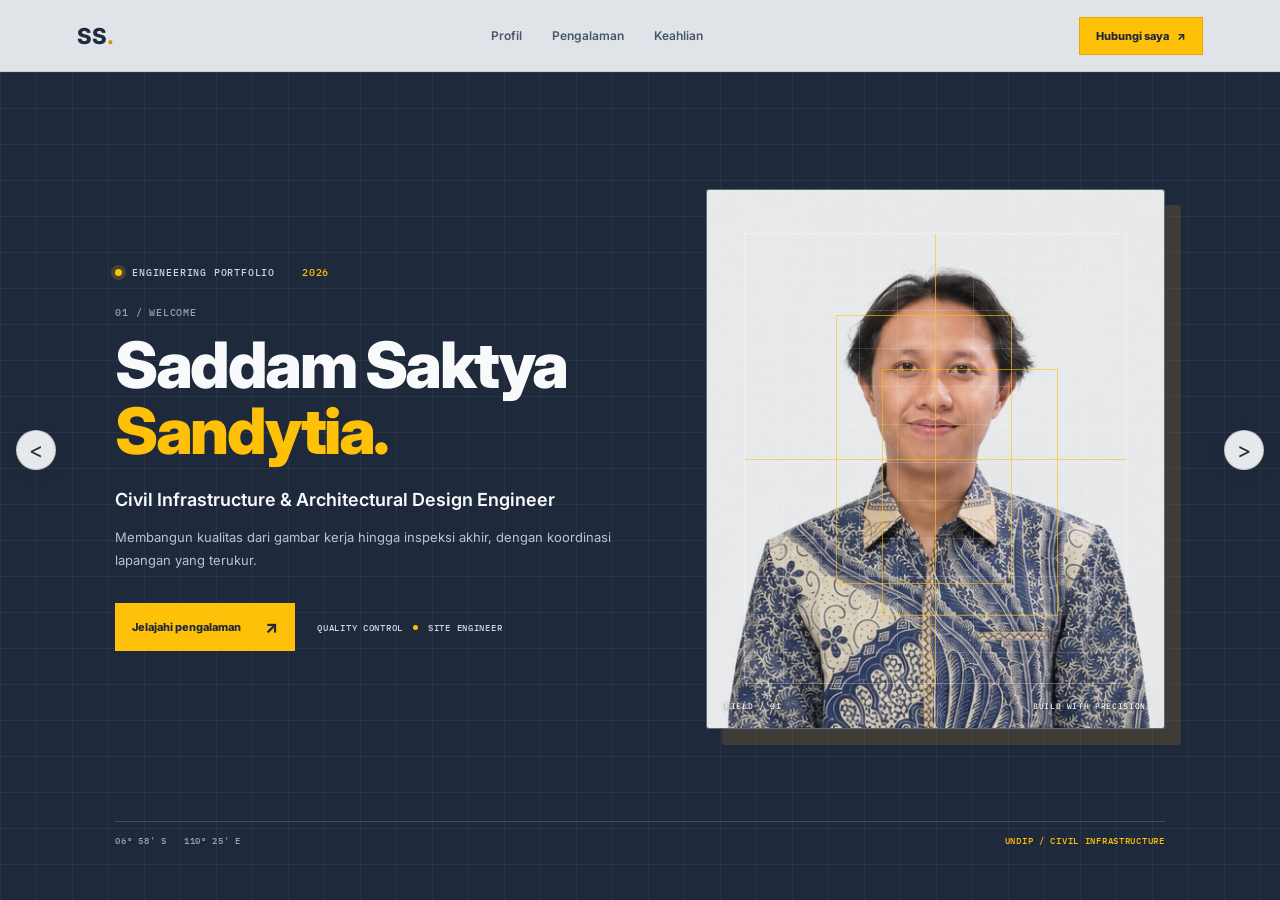
==== index.html @ 1306aa74 "Fix image file extensions to .png in projects.json" ====
<!doctype html>
<html lang="id">
<head>
  <meta charset="utf-8">
  <meta name="viewport" content="width=device-width, initial-scale=1">
  <meta name="theme-color" content="#1e293b">
  <meta name="description" content="Portofolio Saddam Saktya Sandytia, Site Engineer dan Quality Control Engineer.">
  <title>Saddam Saktya Sandytia — Personal Portfolio</title>
  <link rel="preconnect" href="https://fonts.googleapis.com">
  <link rel="preconnect" href="https://fonts.gstatic.com" crossorigin>
  <link href="https://fonts.googleapis.com/css2?family=IBM+Plex+Mono:wght@400;500;600&family=Inter:wght@400;500;600;700;800;900&display=swap" rel="stylesheet">
  <link rel="stylesheet" href="/style.css">
  <script src="/script.js" defer></script>
</head>
<body>
  <header class="site-header">
    <a class="wordmark" href="#home" aria-label="Saddam Saktya Sandytia, beranda">SS<span>.</span></a>
    <nav class="main-nav" aria-label="Navigasi utama">
      <a href="#about">Profil</a>
      <a href="#experience">Pengalaman</a>
      <a href="#expertise">Keahlian</a>
    </nav>
    <a class="header-contact" href="#contact-slide">Hubungi saya <span aria-hidden="true">↗</span></a>
  </header>

  <main class="horizontal-deck" id="horizontal-deck" aria-label="Slide portofolio">
    <section class="hero" id="home" aria-labelledby="hero-title">
      <div class="hero-copy">
        <p class="eyebrow"><span class="status-dot"></span> ENGINEERING PORTFOLIO <span class="eyebrow-year">2026</span></p>
        <p class="hero-overline">01 / WELCOME</p>
        <h1 id="hero-title">Saddam Saktya<br><span>Sandytia.</span></h1>
        <p class="hero-role">Civil Infrastructure &amp; Architectural Design Engineer</p>
        <p class="hero-summary">Membangun kualitas dari gambar kerja hingga inspeksi akhir, dengan koordinasi lapangan yang terukur.</p>
        <div class="hero-actions">
          <a class="hero-cta" href="#experience">Jelajahi pengalaman <span aria-hidden="true">↗</span></a>
          <span class="hero-specialty">QUALITY CONTROL <i></i> SITE ENGINEER</span>
        </div>
      </div>
      <div class="hero-art" aria-label="Foto profil dan ilustrasi garis blueprint">
        <div class="hero-blueprint" aria-hidden="true"><span></span><span></span><span></span><span></span></div>
        <img class="hero-profile-image" id="hero-profile-image" alt="Foto profil Saddam Saktya Sandytia" hidden>
        <div class="hero-photo-caption"><span>FIELD / 01</span><span>BUILD WITH PRECISION</span></div>
      </div>
      <div class="hero-coordinate" aria-hidden="true">06° 58' S&nbsp;&nbsp; 110° 25' E <span>UNDIP / CIVIL INFRASTRUCTURE</span></div>
    </section>

    <section class="about-section" id="about" aria-labelledby="about-title">
      <div class="slide-heading">
        <div><p class="section-index">02 / PROFILE</p><h2 id="about-title">Latar belakang<span>.</span></h2></div>
        <p class="slide-aside">FOUNDATION<br>BUILT ON DETAIL</p>
      </div>
      <div class="about-layout">
        <article class="about-panel glass-panel">
          <span class="panel-label">PENDIDIKAN</span>
          <h3>D-IV Teknik Infrastruktur Sipil</h3>
          <p class="about-school">Diponegoro University · 2019—2023</p>
          <p class="about-copy">Lulusan teknik sipil dengan pengalaman dalam pengawasan lapangan, quality control, administrasi proyek, dan verifikasi kepatuhan terhadap spesifikasi serta SOP.</p>
          <p class="education-detail" id="education-detail" hidden></p>
          <div class="about-gpa"><span>GRADE POINT AVERAGE</span><strong>3.50 <small>/ 4.00</small></strong></div>
        </article>
        <div class="about-right">
          <div class="stats-grid" aria-label="Ringkasan pengalaman">
            <article class="stat-card glass-panel"><span class="stat-mark">01</span><strong>1<span>+</span></strong><p>Years Site Experience</p></article>
            <article class="stat-card glass-panel"><span class="stat-mark">02</span><strong>&lt;5<span>%</span></strong><p>Defect Rate</p></article>
            <article class="stat-card stat-card-wide glass-panel"><span class="stat-mark">03</span><strong>BOQ</strong><p>Material budgeting &amp; payment claim</p></article>
          </div>
          <div class="core-panel">
            <p class="panel-label">CORE COMPETENCIES</p>
            <div class="core-tags"><span>Quality Control</span><span>Site Inspection</span><span>BOQ &amp; Costing</span><span>Complaint Handling</span><span>SOP Compliance</span></div>
          </div>
        </div>
      </div>
    </section>

    <section class="experience-section" id="experience" aria-labelledby="experience-title">
      <div class="slide-heading">
        <div><p class="section-index">03 / WORK EXPERIENCE</p><h2 id="experience-title">Pengalaman kerja<span>.</span></h2></div>
        <p class="slide-aside">QUALITY IN EVERY<br>STAGE OF DELIVERY</p>
      </div>
      <div class="experience-timeline">
        <article class="experience-card glass-panel">
          <div class="experience-index"><span>01</span><i></i></div>
          <div class="experience-content">
            <p class="experience-company">PT. HUTAMA KARYA</p>
            <h3>Quality Control</h3>
            <p class="experience-focus">QUALITY ASSURANCE / PROJECT DELIVERY</p>
            <ul><li>Pengelolaan Inspection &amp; Test Plan (ITP) dan dokumen inspeksi lapangan (IPL).</li><li>Inspeksi lapangan untuk pekerjaan struktur, arsitektur, dan MEP.</li><li>Menjaga defect rate proyek di bawah 5% melalui pengawasan mutu dan tindak lanjut temuan.</li><li>Dokumentasi progres dan hasil pemeriksaan pekerjaan secara tertib.</li></ul>
          </div>
          <span class="experience-stamp">QC / 01</span>
        </article>
        <article class="experience-card glass-panel">
          <div class="experience-index"><span>02</span><i></i></div>
          <div class="experience-content">
            <p class="experience-company">PT. ANEKA JARINGAN INDONESIA</p>
            <h3>Site Engineer</h3>
            <p class="experience-focus">FIELD COORDINATION / CIVIL WORKS</p>
            <ul><li>Pengawasan pelaksanaan bored pile foundation sesuai gambar dan metode kerja.</li><li>Koordinasi dan supervisi lebih dari 20 tenaga kerja di lapangan.</li><li>Pengendalian kebutuhan material dan penyusunan anggaran pekerjaan.</li><li>Administrasi quantity, BOQ, dan claim payment proyek.</li></ul>
          </div>
          <span class="experience-stamp">SE / 02</span>
        </article>
      </div>
    </section>

    <section class="project-gallery-section project-gallery-site" id="site-projects" aria-labelledby="site-projects-title">
      <div class="slide-heading">
        <div><p class="section-index">04 / FEATURED PROJECTS - SITE ENGINEER</p><h2 id="site-projects-title">Projects workdone<span>.</span></h2></div>
        <p class="slide-aside">SITE ENGINEERING<br>FIELD DELIVERY</p>
      </div>
      <div class="project-gallery project-gallery-four" id="site-project-list" aria-live="polite">
        <p class="loading-note">Memuat proyek Site Engineer...</p>
      </div>
    </section>

    <section class="project-gallery-section project-gallery-quality" id="quality-projects" aria-labelledby="quality-projects-title">
      <div class="slide-heading">
        <div><p class="section-index">05 / FEATURED PROJECTS - QUALITY CONTROL</p><h2 id="quality-projects-title">Quality in every detail<span>.</span></h2></div>
        <p class="slide-aside">QUALITY CONTROL<br>INSPECTION / ASSURANCE</p>
      </div>
      <div class="project-gallery project-gallery-two" id="quality-project-list" aria-live="polite">
        <p class="loading-note">Memuat proyek Quality Control...</p>
      </div>
    </section>

    <section class="skills-section" id="expertise" aria-labelledby="skills-title">
      <div class="slide-heading">
        <div><p class="section-index">06 / CAPABILITIES</p><h2 id="skills-title">Skills &amp; software<span>.</span></h2></div>
        <p class="slide-aside">TOOLS FOR BETTER<br>BUILT ENVIRONMENTS</p>
      </div>
      <div class="skills-wrap" id="skills-list" aria-live="polite"><p class="loading-note">Memuat keahlian...</p></div>
      <details class="certification-strip">
        <summary class="certification-strip-heading"><span class="panel-label">CERTIFICATIONS &amp; DEVELOPMENT</span><span>VIEW CREDENTIALS ↗</span></summary>
        <div class="certification-list" id="certification-list" aria-live="polite"><p class="loading-note">Memuat sertifikasi...</p></div>
      </details>
    </section>

    <footer class="site-footer" id="contact-slide" aria-labelledby="contact-title">
      <div class="contact-main">
        <div class="contact-heading">
          <p class="contact-eyebrow">07 / TERHUBUNG</p>
          <h2 id="contact-title">Hubungi saya<span>.</span></h2>
          <p>Terbuka untuk diskusi profesional dan kolaborasi.</p>
        </div>
        <div class="contact-options" aria-label="Pilihan kontak langsung">
          <a class="contact-card contact-card-whatsapp" id="contact-whatsapp" href="https://wa.me/6282134704526" target="_blank" rel="noopener noreferrer">
            <span class="contact-icon" aria-hidden="true">
              <svg viewBox="0 0 24 24" fill="none"><path d="M20 11.7a8 8 0 0 1-11.8 7L4 20l1.4-4A8 8 0 1 1 20 11.7Z"/><path d="M9 8.4c.2-.5.4-.5.7-.5h.5c.2 0 .4.1.5.4l.7 1.6c.1.2 0 .4-.1.6l-.5.6c-.2.2-.2.4-.1.6.5.9 1.3 1.6 2.2 2 .2.1.4.1.6-.1l.7-.8c.2-.2.4-.2.6-.1l1.5.7c.3.1.4.3.4.5 0 .3-.2 1.1-.7 1.5-.5.5-1.2.7-2 .5-1.1-.3-2.3-.9-3.5-2-1.3-1.2-2-2.5-2.2-3.5-.2-.8 0-1.5.4-2Z"/></svg>
            </span>
            <span class="contact-card-copy"><span class="contact-platform">WhatsApp</span><span class="contact-detail" id="contact-phone-detail">+62 821 3470 4526</span></span>
            <span class="contact-card-arrow" aria-hidden="true">↗</span>
          </a>
          <a class="contact-card contact-card-email" id="contact-email" href="mailto:saddamsandytia@gmail.com">
            <span class="contact-icon" aria-hidden="true">
              <svg viewBox="0 0 24 24" fill="none"><rect x="3" y="5" width="18" height="14" rx="2"/><path d="m4 7 8 6 8-6"/></svg>
            </span>
            <span class="contact-card-copy"><span class="contact-platform">Email</span><span class="contact-detail" id="contact-email-detail">saddamsandytia@gmail.com</span></span>
            <span class="contact-card-arrow" aria-hidden="true">↗</span>
          </a>
          <a class="contact-card contact-card-linkedin" id="contact-linkedin" href="https://linkedin.com/in/saddamsandytia/" target="_blank" rel="noopener noreferrer">
            <span class="contact-icon contact-icon-linkedin" aria-hidden="true">in</span>
            <span class="contact-card-copy"><span class="contact-platform">LinkedIn</span><span class="contact-detail">Profil profesional</span></span>
            <span class="contact-card-arrow" aria-hidden="true">↗</span>
          </a>
        </div>
      </div>
      <div class="footer-bottom"><span>© <span id="current-year">2024</span> Saddam Saktya Sandytia</span><span>DIRANCANG DENGAN KETELITIAN</span><a class="back-top" href="#home" aria-label="Kembali ke beranda">↑</a></div>
    </footer>
  </main>

  <dialog class="certificate-lightbox" id="certificate-lightbox" aria-labelledby="lightbox-title">
    <div class="lightbox-toolbar">
      <p id="lightbox-title">Pratinjau gambar</p>
      <button class="lightbox-close" id="lightbox-close" type="button" aria-label="Tutup pratinjau">&times;</button>
    </div>
    <img class="lightbox-image" id="lightbox-image" alt="Pratinjau gambar">
  </dialog>

  <div class="slide-controls" aria-label="Navigasi slide">
    <button class="slide-arrow" id="slide-previous" type="button" aria-label="Slide sebelumnya" title="Slide sebelumnya">&lt;</button>
    <button class="slide-arrow" id="slide-next" type="button" aria-label="Slide berikutnya" title="Slide berikutnya">&gt;</button>
  </div>
</body>
</html>
---- style.css ----
:root {
  color-scheme: light;
  --paper: #F1F5F9;
  --white: #ffffff;
  --ink: #1E293B;
  --muted: #64748B;
  --line: #CBD5E1;
  --navy: #1E293B;
  --blue: #F5A623;
  --lime: #FFC107;
  --font-display: "Inter", sans-serif;
  --font-body: "Inter", sans-serif;
}

* { box-sizing: border-box; }
html { scroll-behavior: smooth; }
body { margin: 0; overflow: hidden; background: var(--paper); color: var(--ink); font-family: var(--font-body); font-size: 15px; -webkit-font-smoothing: antialiased; }
a { color: inherit; text-decoration: none; }
button { font: inherit; }
.site-header { position: fixed; z-index: 10; inset: 0 0 auto; height: 76px; padding: 0 7.2%; display: flex; align-items: center; justify-content: space-between; border-bottom: 1px solid var(--line); background: rgba(244,245,242,.96); backdrop-filter: blur(12px); }
.wordmark { font: 800 20px var(--font-display); letter-spacing: 0; }
.wordmark span, .footer-name span, .experience-heading h2 > span { color: var(--blue); }
.main-nav { display: flex; gap: 36px; color: #516269; font-size: 13px; }
.main-nav a, .header-contact, .text-link, .footer-contact a, .footer-bottom a { transition: color 180ms ease; }
.main-nav a:hover, .footer-bottom a:hover, .footer-contact a:hover { color: var(--blue); }
.header-contact { font-weight: 600; font-size: 13px; }
.header-contact span { color: var(--blue); padding-left: 6px; }
.horizontal-deck { width: 100vw; height: 100vh; display: flex; overflow-x: auto; overflow-y: hidden; scroll-snap-type: x mandatory; scroll-behavior: smooth; scrollbar-width: none; }
.horizontal-deck::-webkit-scrollbar { display: none; }
.horizontal-deck > section { width: 100vw; height: 100vh; flex: 0 0 100vw; scroll-snap-align: start; overflow-x: hidden; overflow-y: auto; padding-top: 110px; padding-bottom: 48px; }
.horizontal-deck > .hero { min-height: 100vh; padding-top: 130px; }
.hero { min-height: 600px; padding: 74px 7.2% 0; display: grid; grid-template-columns: 1.06fr .94fr; grid-template-rows: 1fr auto; column-gap: 5%; overflow: hidden; }
.hero-copy { position: relative; z-index: 1; padding-top: 12px; animation: rise-in 650ms both; }
.eyebrow, .section-index, .mini-label, .contact-label, .project-count, .footer-contact > span, .footer-bottom { font-size: 10px; font-weight: 700; letter-spacing: 1.25px; }
.eyebrow { margin: 0 0 28px; color: var(--muted); display: flex; align-items: center; gap: 9px; }
.status-dot { width: 7px; height: 7px; border-radius: 50%; background: #8ca338; box-shadow: 0 0 0 4px #e4e9cf; }
.eyebrow-year { margin-left: 17px; color: #96a0a1; }
.hero h1 { margin: 0; font: 700 clamp(48px, 6.3vw, 82px)/1.04 var(--font-display); letter-spacing: -3.3px; }
.hero h1 span { color: var(--blue); }
.hero-role { margin: 23px 0 0; color: #52656c; font-size: 18px; }
.hero-role span { color: #a3b34c; padding: 0 4px; }
.hero-bottom { display: flex; align-items: flex-end; justify-content: space-between; gap: 26px; margin-top: 61px; max-width: 590px; }
.hero-bottom p { max-width: 330px; margin: 0; color: var(--muted); line-height: 1.8; font-size: 14px; }
.text-link { white-space: nowrap; font-weight: 700; font-size: 12px; padding-bottom: 7px; border-bottom: 1px solid #9eaaa8; }
.text-link span { padding-left: 8px; color: var(--blue); }
.hero-art { height: 400px; position: relative; overflow: hidden; align-self: center; border-radius: 8px; background: #1c4d5c; box-shadow: 0 12px 32px rgba(23,42,50,.14); animation: rise-in 700ms 100ms both; }
.hero-profile-image { display: block; width: 100%; height: 100%; object-fit: cover; object-position: center 35%; }
.hero-profile-image[hidden] { display: none; }
.art-grid { position: absolute; inset: 0; opacity: .17; background-image: linear-gradient(rgba(231,241,232,.28) 1px, transparent 1px), linear-gradient(90deg, rgba(231,241,232,.28) 1px, transparent 1px); background-size: 34px 34px; mask-image: linear-gradient(135deg, black, transparent 85%); }
.art-stamp { position: absolute; top: 31px; left: 31px; display: flex; align-items: center; gap: 7px; font-size: 8px; letter-spacing: 1.5px; color: #c7d6c9; }
.stamp-rule { height: 1px; width: 32px; background: #91a99c; margin: 0 4px; }
.blueprint { position: absolute; border: 1px solid rgba(218,234,218,.7); transform: rotate(-15deg) skewY(4deg); }
.blueprint-one { width: 208px; height: 244px; top: 74px; left: 30%; box-shadow: 14px 14px 0 -13px #d5e4d5, 29px 29px 0 -28px #9bb8aa; }
.blueprint-two { width: 123px; height: 147px; top: 123px; left: calc(30% + 43px); border-color: rgba(202,218,188,.65); }
.blueprint span { position: absolute; background: rgba(211,228,210,.65); }
.blueprint span:nth-child(1) { left: 24%; top: 0; bottom: 0; width: 1px; }
.blueprint span:nth-child(2) { right: 23%; top: 0; bottom: 0; width: 1px; }
.blueprint span:nth-child(3) { top: 28%; left: 0; right: 0; height: 1px; }
.blueprint span:nth-child(4) { top: 67%; left: 0; right: 0; height: 1px; }
.art-label { position: absolute; right: 28px; bottom: 28px; color: #dce8db; font: 700 11px/1.55 var(--font-display); letter-spacing: 1.5px; text-align: right; }
.art-coordinate { position: absolute; bottom: 31px; left: 29px; color: #a9c1b3; font-size: 8px; letter-spacing: 1px; }
.hero-contact { grid-column: 1 / -1; display: flex; align-items: center; gap: 34px; min-height: 77px; border-top: 1px solid var(--line); color: #506168; font-size: 12px; }
.contact-label { color: #99a4a1; font-size: 9px; }
.hero-contact a:first-of-type { margin-left: auto; }
.hero-contact a:last-child { color: var(--blue); font-weight: 700; }
.section-shell { padding-left: 10.2%; padding-right: 10.2%; }
.intro-section { min-height: 324px; padding-top: 82px; padding-bottom: 75px; display: grid; grid-template-columns: .48fr 1.7fr .5fr; gap: 30px; border-top: 1px solid var(--line); }
.section-index { margin: 7px 0 0; color: #899692; font-size: 9px; }
.intro-content h2, .section-heading h2, .experience-heading h2 { margin: 0; font: 700 36px/1.2 var(--font-display); letter-spacing: -1.3px; }
.intro-content h2 span { color: #899793; }
.intro-profile { display: flex; align-items: center; gap: 24px; }
.profile-avatar { width: 112px; height: 112px; flex: 0 0 112px; border: 3px solid var(--white); border-radius: 50%; object-fit: cover; box-shadow: 0 4px 18px rgba(23,42,50,.12); }
.profile-avatar[hidden] { display: none; }
.intro-description { max-width: 620px; margin: 22px 0 0; color: var(--muted); line-height: 1.85; font-size: 14px; }
.intro-caption { justify-self: end; align-self: end; margin: 0; color: #91a09b; font-size: 9px; line-height: 1.7; letter-spacing: 1.1px; text-align: right; }
.expertise-section { background: #e9edeb; border-top: 1px solid #dce2de; border-bottom: 1px solid #dce2de; }
.expertise-inner { min-height: 420px; padding-top: 66px; padding-bottom: 71px; display: grid; grid-template-columns: 1fr 1fr; gap: 48px 8%; }
.section-heading h2 { margin-top: 23px; font-size: 39px; }
.section-heading h2 span { color: #78949a; }
.education-block { align-self: end; padding: 0 0 7px 23px; border-left: 2px solid #a4b36a; }
.mini-label { color: #899692; font-size: 9px; margin: 0 0 14px; }
.education-block h3 { margin: 0; font: 700 19px var(--font-display); }
.education-detail { margin: 10px 0 17px; max-width: 470px; color: var(--muted); font-size: 12px; line-height: 1.7; }
.education-divider { height: 1px; background: #d3dad5; margin-bottom: 12px; }
.education-meta { display: flex; justify-content: space-between; color: #718078; font-size: 10px; }
.education-meta strong { color: var(--ink); font-weight: 700; }
.skills-wrap { grid-column: 1 / -1; display: grid; grid-template-columns: repeat(3, 1fr); gap: 30px; }
.skill-group { border-top: 1px solid #cbd4cf; padding-top: 15px; }
.skill-group h3 { margin: 0 0 13px; font-size: 12px; font-weight: 700; }
.skill-group ul { display: flex; flex-wrap: wrap; gap: 7px; margin: 0; padding: 0; list-style: none; }
.skill-group li { color: #56666a; background: rgba(255,255,255,.65); border: 1px solid #dce2de; border-radius: 2px; padding: 6px 8px; font-size: 10px; line-height: 1.3; }
.experience-section { padding-top: 87px; padding-bottom: 96px; }
.experience-heading { display: flex; justify-content: space-between; align-items: flex-end; }
.experience-heading h2 { margin-top: 22px; font-size: 41px; }
.experience-note { color: var(--muted); line-height: 1.7; font-size: 12px; margin: 0 0 5px; }
.project-toolbar { margin-top: 43px; display: flex; align-items: center; justify-content: space-between; border-bottom: 1px solid var(--line); }
.project-tabs { display: flex; gap: 26px; }
.project-tab { position: relative; padding: 0 0 14px; border: 0; background: none; color: #75827f; cursor: pointer; font-size: 12px; }
.project-tab::after { content: ""; position: absolute; left: 0; right: 0; bottom: -1px; height: 2px; background: transparent; }
.project-tab.is-active { color: var(--ink); font-weight: 700; }
.project-tab.is-active::after { background: var(--blue); }
.project-tab span { margin-left: 6px; color: #9ca8a4; font-size: 9px; }
.project-count { color: #98a39f; font-size: 9px; }
.project-grid { display: grid; grid-template-columns: repeat(2, 1fr); column-gap: 48px; }
.project-card { min-width: 0; min-height: 158px; padding: 25px 0 22px; border-bottom: 1px solid var(--line); display: grid; grid-template-columns: 32px minmax(0, 1fr) 20px; gap: 14px; animation: rise-in 360ms both; }
.project-card[tabindex="0"] { cursor: zoom-in; }
.project-card[tabindex="0"]:focus-visible { outline: 2px solid var(--blue); outline-offset: 4px; }
.project-number { color: #9eaaa5; font: 600 11px var(--font-display); padding-top: 3px; }
.project-details { min-width: 0; }
.project-image-preview { grid-column: 1 / -1; width: 100%; aspect-ratio: 4 / 3; padding: 0; overflow: hidden; border: 0; border-radius: 5px; background: #e1e7e3; cursor: zoom-in; }
.project-image-preview img { display: block; width: 100%; height: 100%; object-fit: cover; transition: transform 280ms ease; }
.project-image-preview:hover img, .project-image-preview:focus-visible img { transform: scale(1.045); }
.project-image-preview.image-unavailable { display: grid; place-items: center; color: var(--muted); font-size: 11px; }
.project-card h3 { margin: 0; max-width: 440px; font: 700 15px/1.5 var(--font-display); }
.project-card p { margin: 10px 0 0; color: #74817d; font-size: 11px; }
.project-arrow { justify-self: end; color: var(--blue); font-size: 17px; }
.certifications-section { padding-top: 68px; padding-bottom: 72px; border-top: 1px solid var(--line); }
.certifications-heading { display: flex; align-items: flex-end; justify-content: space-between; }
.certifications-heading h2 { margin: 22px 0 0; font: 700 36px/1.2 var(--font-display); letter-spacing: -1.3px; }
.certifications-heading h2 span { color: var(--blue); }
.certifications-note { margin: 0 0 4px; color: var(--muted); font-size: 12px; }
.certification-list { display: grid; grid-template-columns: repeat(2, minmax(0, 1fr)); gap: 18px 28px; margin-top: 28px; }
.certification-card { min-width: 0; min-height: 198px; display: grid; grid-template-columns: 28px minmax(0, 1fr) auto 72px; align-items: start; gap: 11px; padding: 17px; border: 1px solid var(--line); background: rgba(255,255,255,.55); }
.certification-card h3 { margin: 0; font: 700 14px/1.5 var(--font-display); }
.certification-card p { margin: 7px 0 0; color: var(--muted); font-size: 11px; }
.certification-year { color: var(--blue); font-size: 11px; font-weight: 700; }
.certification-card .certification-credential { color: var(--ink); font-size: 10px; font-weight: 600; overflow-wrap: anywhere; }
.certification-card .certification-note { padding-left: 9px; border-left: 2px solid #a4b36a; line-height: 1.5; }
.certification-preview { grid-column: 4; grid-row: 1 / span 3; position: relative; width: 72px; height: 96px; padding: 0; overflow: hidden; border: 1px solid #cbd4cf; background: #e9edeb; cursor: zoom-in; }
.certification-preview img { display: block; width: 100%; height: 100%; object-fit: cover; }
.certification-preview::after { content: "Lihat"; position: absolute; inset: auto 0 0; padding: 5px 2px; background: rgba(23,42,50,.84); color: #fff; font-size: 9px; text-align: center; }
.certification-preview.image-unavailable::before { content: "Gambar tidak tersedia"; position: absolute; inset: 0; display: grid; place-items: center; padding: 5px; color: var(--muted); font-size: 9px; text-align: center; }
.certification-empty { grid-column: 1 / -1; margin: 0; padding: 20px 0; color: var(--muted); font-size: 13px; }
.certificate-lightbox { width: min(94vw, 1100px); max-width: none; max-height: 92vh; padding: 12px; border: 0; background: #f4f5f2; color: var(--ink); box-shadow: 0 24px 80px rgba(0,0,0,.35); }
.certificate-lightbox::backdrop { background: rgba(9,22,27,.82); backdrop-filter: blur(3px); }
.lightbox-toolbar { display: flex; justify-content: space-between; align-items: center; gap: 20px; padding: 1px 2px 11px; }
.lightbox-toolbar p { margin: 0; font: 700 13px/1.5 var(--font-display); }
.lightbox-close { width: 34px; height: 34px; border: 1px solid var(--line); border-radius: 50%; background: var(--white); color: var(--ink); cursor: pointer; font-size: 22px; line-height: 1; }
.lightbox-image { display: block; width: 100%; max-height: calc(92vh - 68px); object-fit: contain; background: #dfe4e1; }
.loading-note, .error-note { grid-column: 1 / -1; color: var(--muted); font-size: 13px; padding: 22px 0; }
.site-footer { width: 100vw; height: 100vh; flex: 0 0 100vw; display: flex; flex-direction: column; justify-content: space-between; background: #173b49; color: #ecf0e8; padding: 110px 7.2% 0; }
.footer-top { min-height: 113px; display: flex; align-items: center; justify-content: space-between; }
.footer-name { font: 700 20px/1.3 var(--font-display); }
.footer-name span { color: var(--lime); }
.footer-contact { display: flex; flex-direction: column; gap: 10px; }
.footer-contact > span { color: #a5bbb7; font-size: 8px; }
.footer-contact a { font-size: 13px; font-weight: 600; }
.footer-contact a:hover { color: var(--lime); }
.back-top { width: 38px; height: 38px; display: grid; place-items: center; border: 1px solid #55717a; border-radius: 50%; font-size: 17px; transition: background 180ms ease; }
.back-top:hover { background: #285566; }
.footer-bottom { min-height: 54px; display: flex; align-items: center; justify-content: space-between; border-top: 1px solid #46616a; color: #a5bbb7; font-size: 8px; }
.footer-bottom a { color: #e9eee6; }
.contact-main { width: min(960px, 100%); margin: auto; padding: 24px 0; }
.contact-heading { margin-bottom: 38px; }
.contact-eyebrow { margin: 0 0 16px; color: #a5bbb7; font-size: 10px; font-weight: 700; letter-spacing: 1.25px; }
.contact-heading h2 { margin: 0; color: #f4f5f2; font: 700 48px/1.15 var(--font-display); }
.contact-heading h2 span { color: var(--lime); }
.contact-heading > p:last-child { margin: 14px 0 0; color: #bdcbc6; font-size: 14px; }
.contact-options { display: grid; grid-template-columns: repeat(3, minmax(0, 1fr)); gap: 16px; }
.contact-card { min-width: 0; min-height: 154px; display: grid; grid-template-columns: 46px minmax(0, 1fr) 18px; align-items: center; gap: 14px; padding: 22px 18px; border: 1px solid rgba(229,239,231,.18); background: rgba(255,255,255,.06); transition: transform 180ms ease, background 180ms ease, border-color 180ms ease; }
.contact-card:hover { transform: translateY(-4px); background: rgba(255,255,255,.11); border-color: rgba(229,239,231,.4); }
.contact-card:focus-visible { outline: 2px solid var(--lime); outline-offset: 4px; }
.contact-icon { width: 46px; height: 46px; display: grid; place-items: center; border-radius: 50%; background: #176b58; color: #e6fff1; }
.contact-icon svg { width: 24px; height: 24px; stroke: currentColor; stroke-width: 1.7; stroke-linecap: round; stroke-linejoin: round; }
.contact-card-email .contact-icon { background: #356c85; color: #e9f5ff; }
.contact-icon-linkedin { border-radius: 8px; background: #286a91; color: #f0f8ff; font: 800 20px/1 var(--font-display); letter-spacing: 0; }
.contact-card-copy { min-width: 0; display: flex; flex-direction: column; gap: 8px; }
.contact-platform { color: #f4f5f2; font: 700 17px/1.2 var(--font-display); }
.contact-detail { overflow-wrap: anywhere; color: #bdcbc6; font-size: 11px; line-height: 1.5; }
.contact-card-arrow { align-self: start; color: var(--lime); font-size: 18px; }
.back-top { width: 38px; height: 38px; display: grid; place-items: center; border: 1px solid #55717a; border-radius: 50%; font-size: 17px; transition: background 180ms ease; }
.back-top:hover { background: #285566; }
.slide-controls { position: fixed; z-index: 11; inset: 50% 18px auto; display: flex; justify-content: space-between; transform: translateY(-50%); pointer-events: none; }
.slide-arrow { width: 42px; height: 42px; display: grid; place-items: center; border: 1px solid rgba(23,42,50,.18); border-radius: 50%; background: rgba(255,255,255,.88); color: var(--ink); box-shadow: 0 3px 14px rgba(23,42,50,.12); cursor: pointer; font-size: 22px; line-height: 1; pointer-events: auto; transition: background 180ms ease, color 180ms ease; }
.slide-arrow:hover { background: var(--navy); color: var(--white); }
.slide-arrow:focus-visible { outline: 2px solid var(--blue); outline-offset: 3px; }
@keyframes rise-in { from { opacity: 0; transform: translateY(12px); } to { opacity: 1; transform: translateY(0); } }
@media (max-width: 850px) {
  .site-header { padding: 0 5%; }
  .hero { padding-left: 5%; padding-right: 5%; column-gap: 3%; min-height: 570px; }
  .hero h1 { font-size: clamp(46px, 7vw, 64px); letter-spacing: -2.5px; }
  .hero-art { height: 350px; }
  .hero-bottom { display: block; margin-top: 40px; }
  .hero-bottom .text-link { display: inline-block; margin-top: 17px; }
  .section-shell { padding-left: 7%; padding-right: 7%; }
  .intro-section { grid-template-columns: .4fr 1.6fr; }
  .intro-caption { display: none; }
  .profile-avatar { width: 88px; height: 88px; flex-basis: 88px; }
  .intro-profile { gap: 17px; }
  .project-grid { column-gap: 28px; }
  .certification-list { column-gap: 28px; }
}
@media (max-width: 600px) {
  .site-header { height: 64px; }
  .main-nav { gap: 15px; font-size: 11px; }
  .main-nav a:nth-child(2) { display: none; }
  .header-contact { font-size: 11px; }
  .hero { min-height: unset; padding: 53px 6% 0; grid-template-columns: 1fr; grid-template-rows: auto auto auto; }
  .horizontal-deck > .hero { padding-top: 112px; }
  .site-header { height: 64px; }
  .slide-controls { inset-inline: 8px; }
  .slide-arrow { width: 36px; height: 36px; }
  .hero-copy { padding-top: 0; }
  .eyebrow { font-size: 8px; letter-spacing: .9px; }
  .eyebrow-year { margin-left: auto; }
  .hero h1 { font-size: clamp(45px, 12vw, 67px); letter-spacing: -2.4px; }
  .hero-role { margin-top: 16px; font-size: 15px; }
  .hero-bottom { margin-top: 25px; }
  .hero-bottom p { font-size: 13px; }
  .hero-art { height: 310px; margin-top: 34px; }
  .blueprint-one { left: 29%; transform: scale(.86) rotate(-15deg) skewY(4deg); transform-origin: top left; }
  .blueprint-two { left: calc(29% + 37px); }
  .hero-contact { grid-column: 1; margin-top: 31px; min-height: 0; padding: 18px 0 22px; display: grid; grid-template-columns: 1fr 1fr; gap: 14px 10px; font-size: 10px; }
  .hero-contact a:first-of-type { margin-left: 0; }
  .contact-label { grid-column: 1 / -1; }
  .section-shell { padding-left: 6%; padding-right: 6%; }
  .intro-section { padding-top: 52px; padding-bottom: 55px; grid-template-columns: 1fr; gap: 19px; }
  .intro-content h2 { font-size: 30px; }
  .intro-profile { align-items: flex-start; gap: 15px; }
  .profile-avatar { width: 68px; height: 68px; flex-basis: 68px; }
  .intro-profile h2 { font-size: 25px; }
  .intro-description { margin-top: 16px; font-size: 13px; }
  .expertise-inner { padding-top: 54px; padding-bottom: 57px; grid-template-columns: 1fr; gap: 36px; }
  .section-heading h2 { font-size: 34px; }
  .education-block { align-self: auto; }
  .skills-wrap { grid-column: 1; grid-template-columns: 1fr; gap: 22px; }
  .experience-section { padding-top: 57px; padding-bottom: 65px; }
  .experience-heading { display: block; }
  .experience-heading h2 { font-size: 34px; }
  .experience-note { margin-top: 14px; }
  .project-toolbar { margin-top: 29px; }
  .project-tabs { gap: 17px; }
  .project-tab { font-size: 10px; }
  .project-tab span { margin-left: 3px; }
  .project-count { font-size: 8px; }
  .project-grid { grid-template-columns: 1fr; }
  .certifications-section { padding-top: 53px; padding-bottom: 55px; }
  .certifications-heading { display: block; }
  .certifications-heading h2 { font-size: 32px; }
  .certifications-note { margin-top: 12px; }
  .certification-list { grid-template-columns: 1fr; gap: 12px; margin-top: 20px; }
  .certification-card { min-height: 0; grid-template-columns: 25px minmax(0, 1fr) auto 64px; gap: 9px; padding: 13px 10px; }
  .certification-preview { grid-column: 4; width: 64px; height: 86px; }
  .project-card { min-height: 125px; padding: 20px 0; grid-template-columns: 25px minmax(0, 1fr) 16px; gap: 10px; }
  .project-card h3 { font-size: 13px; }
  .site-footer { padding: 92px 6% 0; }
  .contact-main { padding: 12px 18px; }
  .contact-heading { margin-bottom: 25px; }
  .contact-heading h2 { font-size: 36px; }
  .contact-heading > p:last-child { font-size: 12px; }
  .contact-options { grid-template-columns: 1fr; gap: 10px; }
  .contact-card { min-height: 88px; grid-template-columns: 40px minmax(0, 1fr) 18px; gap: 13px; padding: 13px 15px; }
  .contact-icon { width: 40px; height: 40px; }
  .contact-platform { font-size: 15px; }
  .contact-detail { font-size: 10px; }
  .back-top { width: 32px; height: 32px; }
  .footer-bottom { min-height: 60px; flex-wrap: wrap; gap: 5px 14px; padding: 12px 0; font-size: 7px; }
}
@media (prefers-reduced-motion: reduce) {
  *, *::before, *::after { scroll-behavior: auto !important; animation-duration: .01ms !important; animation-iteration-count: 1 !important; transition-duration: .01ms !important; }
}

body { background: var(--paper); color: var(--ink); font-family: var(--font-body); }
.site-header { height: 72px; padding-inline: 6%; border-color: rgba(148,163,184,.32); background: rgba(241,245,249,.92); backdrop-filter: blur(18px); }
.wordmark { color: var(--navy); font-size: 22px; }
.wordmark span { color: #D99000; }
.main-nav { gap: 30px; color: #475569; font-size: 12px; font-weight: 600; }
.main-nav a, .header-contact { transition: color 180ms ease, background 180ms ease, transform 180ms ease; }
.main-nav a:hover { color: #B77900; }
.header-contact { padding: 11px 16px; border: 1px solid #E4A800; background: var(--lime); color: var(--navy); font-size: 11px; font-weight: 800; }
.header-contact:hover { transform: translateY(-2px); background: #FFD54F; color: var(--navy); }
.header-contact span { color: inherit; }
.horizontal-deck > section { position: relative; isolation: isolate; padding: 120px 9% 58px; background-color: var(--paper); background-image: linear-gradient(rgba(30,41,59,.035) 1px, transparent 1px), linear-gradient(90deg, rgba(30,41,59,.035) 1px, transparent 1px); background-size: 32px 32px; }
.horizontal-deck > section:not(.hero) { display: flex; flex-direction: column; justify-content: center; }
.horizontal-deck > .hero { min-height: 100vh; padding: 112px 9% 54px; display: grid; grid-template-columns: 1.08fr .92fr; grid-template-rows: 1fr auto; align-items: center; gap: 16px 5%; overflow-y: auto; background-color: var(--navy); background-image: linear-gradient(rgba(226,232,240,.055) 1px, transparent 1px), linear-gradient(90deg, rgba(226,232,240,.055) 1px, transparent 1px); background-size: 36px 36px; color: #F8FAFC; }
.hero-copy { z-index: 1; padding: 0; animation: rise-in 650ms both; }
.eyebrow, .section-index, .panel-label, .experience-company, .experience-focus, .hero-overline, .hero-coordinate, .hero-photo-caption, .hero-specialty, .slide-aside, .certification-strip-heading > span { font-family: "IBM Plex Mono", monospace; font-weight: 500; letter-spacing: .08em; }
.eyebrow { gap: 10px; margin-bottom: 27px; color: #CBD5E1; font-size: 10px; }
.status-dot { background: var(--lime); box-shadow: 0 0 0 4px rgba(255,193,7,.18); }
.eyebrow-year { color: var(--lime); }
.hero-overline { margin: 0 0 13px; color: #94A3B8; font-size: 10px; }
.hero h1 { margin: 0; color: #F8FAFC; font-size: 64px; font-weight: 850; line-height: 1.03; letter-spacing: -2.5px; }
.hero h1 span { color: var(--lime); }
.hero-role { max-width: 560px; margin: 22px 0 0; color: #F8FAFC; font-size: 18px; font-weight: 600; line-height: 1.5; }
.hero-summary { max-width: 510px; margin: 13px 0 0; color: #B8C4D2; font-size: 13px; line-height: 1.8; }
.hero-actions { display: flex; align-items: center; flex-wrap: wrap; gap: 22px; margin-top: 31px; }
.hero-cta { display: inline-flex; align-items: center; gap: 24px; padding: 14px 17px; background: var(--lime); color: var(--navy); font-size: 11px; font-weight: 800; transition: transform 180ms ease, box-shadow 180ms ease; }
.hero-cta:hover { transform: translateY(-3px); box-shadow: 0 10px 28px rgba(255,193,7,.2); }
.hero-cta span { font-size: 17px; }
.hero-specialty { display: inline-flex; align-items: center; gap: 10px; color: #CBD5E1; font-size: 9px; }
.hero-specialty i { width: 5px; height: 5px; border-radius: 50%; background: var(--lime); }
.hero-art { width: 100%; height: min(62vh, 540px); min-height: 350px; align-self: center; overflow: hidden; border: 1px solid rgba(226,232,240,.24); border-radius: 3px; background: #334155; box-shadow: 16px 16px 0 rgba(245,166,35,.15); animation: rise-in 700ms 100ms both; }
.hero-profile-image { position: absolute; inset: 0; z-index: 1; display: block; width: 100%; height: 100%; object-fit: cover; object-position: center 32%; opacity: .9; }
.hero-profile-image[hidden] { display: none; }
.hero-blueprint { position: absolute; z-index: 2; inset: 8%; border: 1px solid rgba(255,255,255,.28); background-image: linear-gradient(rgba(255,255,255,.14) 1px, transparent 1px), linear-gradient(90deg, rgba(255,255,255,.14) 1px, transparent 1px); background-size: 38px 38px; pointer-events: none; }
.hero-blueprint span { position: absolute; display: block; border: 1px solid rgba(255,193,7,.62); }
.hero-blueprint span:nth-child(1) { inset: 18% 30% 22% 24%; }
.hero-blueprint span:nth-child(2) { inset: 30% 18% 15% 36%; }
.hero-blueprint span:nth-child(3) { left: 0; right: 0; top: 50%; border-width: 1px 0 0; }
.hero-blueprint span:nth-child(4) { top: 0; bottom: 0; left: 50%; border-width: 0 0 0 1px; }
.hero-photo-caption { position: absolute; z-index: 3; inset: auto 18px 17px; display: flex; justify-content: space-between; gap: 12px; color: #F8FAFC; font-size: 8px; text-shadow: 0 1px 4px #0F172A; }
.hero-coordinate { grid-column: 1 / -1; display: flex; justify-content: space-between; padding-top: 13px; border-top: 1px solid rgba(226,232,240,.19); color: #94A3B8; font-size: 9px; }
.hero-coordinate span { color: var(--lime); }
.slide-heading { display: flex; align-items: flex-end; justify-content: space-between; gap: 20px; margin-bottom: 32px; }
.section-index { margin: 0 0 12px; color: #9A6C00; font-size: 10px; }
.slide-heading h2 { margin: 0; color: var(--navy); font-size: 36px; font-weight: 850; line-height: 1.1; letter-spacing: -1.3px; text-transform: uppercase; }
.slide-heading h2 span { color: #D99000; }
.slide-aside { margin: 0 0 3px; color: #64748B; font-size: 9px; line-height: 1.8; text-align: right; }
.glass-panel { border: 1px solid rgba(255,255,255,.88); background: rgba(255,255,255,.62); box-shadow: 0 14px 34px rgba(30,41,59,.07); backdrop-filter: blur(12px); }
.about-layout { display: grid; grid-template-columns: .9fr 1.1fr; gap: 22px; min-height: 390px; }
.about-panel { display: flex; flex-direction: column; padding: 30px; }
.panel-label { margin: 0 0 14px; color: #9A6C00; font-size: 9px; }
.about-panel h3 { max-width: 400px; margin: 0; color: var(--navy); font-size: 24px; font-weight: 800; line-height: 1.2; }
.about-school { margin: 10px 0 0; color: #64748B; font-size: 12px; }
.about-copy { margin: 23px 0 24px; color: #475569; font-size: 13px; line-height: 1.85; }
.education-detail { display: none; }
.about-gpa { display: flex; align-items: flex-end; justify-content: space-between; gap: 15px; margin-top: auto; padding-top: 17px; border-top: 1px solid var(--line); }
.about-gpa span { color: #64748B; font: 500 8px "IBM Plex Mono", monospace; letter-spacing: .08em; }
.about-gpa strong { color: var(--navy); font-size: 30px; font-weight: 850; }
.about-gpa small { color: #64748B; font-size: 13px; font-weight: 600; }
.about-right { display: flex; flex-direction: column; gap: 18px; }
.stats-grid { display: grid; grid-template-columns: repeat(2, minmax(0,1fr)); gap: 12px; }
.stat-card { position: relative; min-height: 130px; padding: 19px; }
.stat-mark { position: absolute; top: 16px; right: 16px; color: #94A3B8; font: 500 8px "IBM Plex Mono", monospace; }
.stat-card strong { display: block; margin-top: 9px; color: var(--navy); font-size: 36px; font-weight: 850; line-height: 1; }
.stat-card strong span { color: #D99000; }
.stat-card p { margin: 12px 0 0; color: #64748B; font-size: 11px; font-weight: 600; }
.stat-card-wide { grid-column: 1 / -1; min-height: 102px; }
.stat-card-wide strong { font-size: 27px; }
.core-panel { padding: 5px 0; }
.core-tags { display: flex; flex-wrap: wrap; gap: 8px; }
.core-tags span { padding: 8px 10px; border: 1px solid #CBD5E1; background: rgba(255,255,255,.48); color: #334155; font-size: 10px; font-weight: 600; }
.experience-timeline { position: relative; display: grid; grid-template-columns: repeat(2, minmax(0,1fr)); gap: 20px; }
.experience-card { position: relative; display: grid; grid-template-columns: 38px minmax(0,1fr); gap: 15px; min-height: 390px; padding: 26px 24px; overflow: hidden; transition: transform 200ms ease, box-shadow 200ms ease, border-color 200ms ease; }
.experience-card:hover, .skill-group:hover, .certification-card:hover { transform: translateY(-4px); border-color: rgba(245,166,35,.62); box-shadow: 0 18px 38px rgba(30,41,59,.12), 0 0 0 1px rgba(245,166,35,.12); }
.experience-index { position: relative; display: flex; flex-direction: column; align-items: center; gap: 11px; color: #9A6C00; font: 600 10px "IBM Plex Mono", monospace; }
.experience-index i { width: 1px; flex: 1; background: linear-gradient(#E6A700, transparent); }
.experience-content { position: relative; z-index: 1; }
.experience-company { margin: 1px 0 10px; color: #9A6C00; font-size: 9px; }
.experience-content h3 { margin: 0; color: var(--navy); font-size: 24px; font-weight: 850; }
.experience-focus { margin: 9px 0 21px; color: #64748B; font-size: 8px; }
.experience-content ul { display: grid; gap: 13px; margin: 0; padding: 0; list-style: none; }
.experience-content li { position: relative; padding-left: 17px; color: #475569; font-size: 12px; line-height: 1.65; }
.experience-content li::before { position: absolute; left: 0; top: .55em; width: 6px; height: 6px; background: var(--lime); content: ""; }
.experience-stamp { position: absolute; right: 18px; bottom: 15px; color: rgba(30,41,59,.28); font: 600 8px "IBM Plex Mono", monospace; }
.skills-section { gap: 0; }
.skills-wrap { display: grid; grid-template-columns: repeat(3, minmax(0,1fr)); gap: 14px; }
.skill-group { min-width: 0; min-height: 185px; padding: 20px; border: 1px solid rgba(255,255,255,.88); background: rgba(255,255,255,.62); box-shadow: 0 14px 34px rgba(30,41,59,.07); backdrop-filter: blur(12px); transition: transform 200ms ease, box-shadow 200ms ease, border-color 200ms ease; }
.skill-group h3 { margin: 0 0 17px; color: var(--navy); font-size: 14px; font-weight: 800; }
.skill-group ul { display: flex; flex-wrap: wrap; gap: 8px; margin: 0; padding: 0; list-style: none; }
.skill-group li { padding: 8px 9px; border: 1px solid #D8E0E8; background: rgba(241,245,249,.75); color: #334155; font-size: 10px; line-height: 1.3; }
.certification-strip { margin-top: 25px; }
.certification-strip-heading { display: flex; align-items: center; justify-content: space-between; gap: 12px; list-style: none; cursor: pointer; }
.certification-strip-heading::-webkit-details-marker { display: none; }
.certification-strip-heading .panel-label { margin: 0; }
.certification-strip-heading > span { color: #64748B; font-size: 8px; }
.certification-list { grid-template-columns: repeat(4, minmax(0,1fr)); gap: 10px; margin-top: 12px; }
.certification-card { position: relative; min-height: 112px; display: block; padding: 13px 76px 13px 13px; overflow: hidden; border-color: rgba(255,255,255,.88); background: rgba(255,255,255,.62); box-shadow: 0 10px 22px rgba(30,41,59,.05); transition: transform 200ms ease, box-shadow 200ms ease, border-color 200ms ease; }
.certification-card .project-number { display: block; margin-bottom: 8px; color: #9A6C00; font: 500 8px "IBM Plex Mono", monospace; }
.certification-card h3 { color: var(--navy); font-size: 10px; line-height: 1.45; }
.certification-card p { color: #64748B; font-size: 8px; line-height: 1.4; }
.certification-year { display: block; margin-top: 7px; color: #9A6C00; font: 500 8px "IBM Plex Mono", monospace; }
.certification-card .certification-credential, .certification-card .certification-note { display: none; }
.certification-preview { position: absolute; top: 12px; right: 11px; width: 52px; height: 70px; border-color: #CBD5E1; }
.certification-preview::after { font-size: 8px; }
.site-footer { position: relative; isolation: isolate; align-items: stretch; padding: 100px 9% 0; background-color: var(--navy); background-image: linear-gradient(rgba(226,232,240,.055) 1px, transparent 1px), linear-gradient(90deg, rgba(226,232,240,.055) 1px, transparent 1px); background-size: 36px 36px; color: #F8FAFC; }
.horizontal-deck > .site-footer { scroll-snap-align: start; }
.contact-main { width: min(1000px,100%); padding: 22px 0; }
.contact-heading { margin-bottom: 35px; }
.contact-eyebrow { color: var(--lime); font-size: 9px; }
.contact-heading h2 { color: #F8FAFC; font-size: 46px; font-weight: 850; letter-spacing: -1.5px; text-transform: uppercase; }
.contact-heading h2 span { color: var(--lime); }
.contact-heading > p:last-child { color: #CBD5E1; font-size: 13px; }
.contact-card { min-height: 150px; border-color: rgba(226,232,240,.2); background: rgba(248,250,252,.07); backdrop-filter: blur(14px); }
.contact-card:hover { transform: translateY(-5px) scale(1.015); border-color: rgba(255,193,7,.65); background: rgba(248,250,252,.12); box-shadow: 0 15px 34px rgba(2,6,23,.2), 0 0 24px rgba(255,193,7,.1); }
.contact-card:focus-visible { outline-color: var(--lime); }
.contact-platform { color: #F8FAFC; }
.contact-detail { color: #CBD5E1; }
.contact-card-arrow { color: var(--lime); }
.footer-bottom { color: #94A3B8; border-color: rgba(226,232,240,.18); }
.footer-bottom a { color: #F8FAFC; }
.back-top { border-color: rgba(226,232,240,.36); }
.back-top:hover { background: rgba(255,193,7,.16); }
.slide-controls { inset-inline: 16px; }
.slide-arrow { width: 40px; height: 40px; border-color: rgba(30,41,59,.18); background: rgba(248,250,252,.92); color: var(--navy); }
.slide-arrow:hover { background: var(--lime); color: var(--navy); box-shadow: 0 0 24px rgba(255,193,7,.3); }

@media (max-width: 900px) {
  .horizontal-deck > section { padding-inline: 8%; }
  .horizontal-deck > .hero { padding-inline: 8%; }
  .hero h1 { font-size: 54px; }
  .hero-art { height: 50vh; min-height: 300px; }
  .about-layout { grid-template-columns: 1fr 1fr; }
  .about-panel { padding: 22px; }
  .experience-card { padding: 21px 17px; }
  .experience-timeline { gap: 14px; }
  .skills-wrap { grid-template-columns: repeat(2,minmax(0,1fr)); }
  .certification-list { grid-template-columns: repeat(2,minmax(0,1fr)); }
}
@media (max-width: 600px) {
  .site-header { height: 62px; padding-inline: 14px; }
  .wordmark { font-size: 18px; }
  .main-nav { gap: 11px; font-size: 9px; }
  .header-contact { padding: 9px 10px; font-size: 9px; }
  .horizontal-deck > section { padding: 94px 12% 44px; }
  .horizontal-deck > section:not(.hero) { justify-content: flex-start; }
  .horizontal-deck > .hero { min-height: 100vh; grid-template-columns: 1fr; grid-template-rows: auto minmax(230px,1fr) auto; gap: 24px; padding: 95px 12% 34px; }
  .hero-copy { padding: 0; }
  .eyebrow { margin-bottom: 17px; font-size: 8px; }
  .hero-overline { font-size: 8px; }
  .hero h1 { font-size: 40px; letter-spacing: -1.4px; }
  .hero-role { margin-top: 13px; font-size: 14px; }
  .hero-summary { margin-top: 9px; font-size: 11px; }
  .hero-actions { gap: 12px; margin-top: 18px; }
  .hero-cta { gap: 12px; padding: 11px 12px; font-size: 9px; }
  .hero-specialty { font-size: 7px; }
  .hero-art { height: 100%; min-height: 230px; max-height: 340px; }
  .hero-coordinate { font-size: 7px; }
  .slide-heading { align-items: flex-start; margin-bottom: 22px; }
  .slide-heading h2 { font-size: 25px; letter-spacing: -.6px; }
  .section-index { font-size: 8px; }
  .slide-aside { display: none; }
  .about-layout { grid-template-columns: 1fr; gap: 12px; }
  .about-panel { min-height: 280px; padding: 20px; }
  .about-panel h3 { font-size: 20px; }
  .about-copy { margin: 15px 0 18px; font-size: 11px; }
  .about-gpa strong { font-size: 26px; }
  .about-right { gap: 13px; }
  .stats-grid { gap: 8px; }
  .stat-card { min-height: 100px; padding: 13px; }
  .stat-card strong { font-size: 29px; }
  .stat-card p { margin-top: 8px; font-size: 9px; }
  .stat-card-wide { min-height: 82px; }
  .stat-card-wide strong { font-size: 23px; }
  .core-panel .panel-label { margin-bottom: 9px; }
  .core-tags { gap: 6px; }
  .core-tags span { padding: 6px 7px; font-size: 8px; }
  .experience-timeline { grid-template-columns: 1fr; gap: 12px; }
  .experience-card { min-height: 0; grid-template-columns: 25px minmax(0,1fr); gap: 10px; padding: 17px 13px 23px; }
  .experience-content h3 { font-size: 20px; }
  .experience-company { font-size: 8px; }
  .experience-focus { margin: 7px 0 14px; font-size: 7px; }
  .experience-content ul { gap: 9px; }
  .experience-content li { padding-left: 13px; font-size: 10px; }
  .experience-stamp { right: 11px; bottom: 8px; }
  .skills-wrap { grid-template-columns: 1fr; gap: 9px; }
  .skill-group { min-height: 0; padding: 15px; }
  .skill-group h3 { margin-bottom: 11px; font-size: 12px; }
  .skill-group li { padding: 7px; font-size: 9px; }
  .certification-strip { margin-top: 19px; }
  .certification-strip-heading > span { font-size: 7px; }
  .certification-list { gap: 8px; }
  .certification-card { min-height: 104px; padding: 10px 60px 10px 10px; }
  .certification-card h3 { font-size: 9px; }
  .certification-preview { top: 9px; right: 8px; width: 42px; height: 60px; }
  .site-footer { padding: 84px 12% 0; }
  .contact-main { padding: 10px 0; }
  .contact-heading { margin-bottom: 22px; }
  .contact-heading h2 { font-size: 31px; }
  .contact-heading > p:last-child { font-size: 11px; }
  .contact-options { grid-template-columns: 1fr; gap: 9px; }
  .contact-card { min-height: 78px; grid-template-columns: 38px minmax(0,1fr) 16px; gap: 12px; padding: 10px 12px; }
  .contact-icon { width: 38px; height: 38px; }
  .contact-platform { font-size: 14px; }
  .contact-detail { font-size: 9px; }
  .footer-bottom { min-height: 57px; gap: 5px 10px; font-size: 7px; }
  .back-top { width: 30px; height: 30px; }
  .slide-controls { inset-inline: 5px; }
  .slide-arrow { width: 32px; height: 32px; font-size: 18px; }
}

.project-gallery-section { gap: 0; }
.project-gallery { display: grid; width: 100%; }
.project-gallery-four { grid-template-columns: repeat(4, minmax(0, 1fr)); gap: 13px; }
.project-gallery-two { grid-template-columns: repeat(2, minmax(0, 1fr)); gap: 20px; max-width: 1080px; margin-inline: auto; }
.project-gallery-card { min-width: 0; display: flex; flex-direction: column; overflow: hidden; border-color: rgba(255,255,255,.9); background: rgba(255,255,255,.72); box-shadow: 0 12px 28px rgba(30,41,59,.08); transition: transform 200ms ease, border-color 200ms ease, box-shadow 200ms ease; }
.project-gallery-card:hover, .project-gallery-card:focus-within { transform: translateY(-4px); border-color: rgba(245,166,35,.72); box-shadow: 0 18px 36px rgba(30,41,59,.13), 0 0 0 1px rgba(245,166,35,.16); }
.project-gallery-image { position: relative; display: block; width: 100%; aspect-ratio: 3 / 2; padding: 0; overflow: hidden; border: 0; background: #CBD5E1; cursor: zoom-in; }
.project-gallery-two .project-gallery-image { aspect-ratio: 16 / 8.5; }
.project-gallery-image img { display: block; width: 100%; height: 100%; object-fit: cover; transition: transform 350ms ease, filter 350ms ease; }
.project-gallery-card:hover .project-gallery-image img, .project-gallery-image:focus-visible img { transform: scale(1.055); filter: saturate(1.06); }
.project-gallery-image:focus-visible { outline: 3px solid var(--lime); outline-offset: -3px; }
.project-gallery-image.image-unavailable::after { position: absolute; inset: 0; display: grid; place-items: center; padding: 12px; background: linear-gradient(135deg, #334155, #64748B); color: #F8FAFC; content: "Project image unavailable"; font: 500 9px "IBM Plex Mono", monospace; text-align: center; }
.project-gallery-content { display: flex; flex: 1; flex-direction: column; gap: 13px; padding: 15px; }
.project-gallery-content h3 { margin: 0; color: var(--navy); font-size: 13px; font-weight: 800; line-height: 1.45; }
.project-gallery-two .project-gallery-content { gap: 18px; padding: 20px 22px; }
.project-gallery-two .project-gallery-content h3 { font-size: 17px; }
.project-gallery-badges { display: flex; flex-wrap: wrap; align-items: flex-start; gap: 6px; margin-top: auto; }
.project-location-badge, .project-role-badge { display: inline-flex; align-items: center; min-height: 24px; padding: 5px 7px; font-size: 9px; font-weight: 600; line-height: 1.35; }
.project-location-badge { border: 1px solid #D5DEE8; background: rgba(241,245,249,.9); color: #475569; }
.project-location-badge::before { margin-right: 5px; color: #B77900; content: "⌖"; font-size: 12px; }
.project-role-badge { background: var(--lime); color: var(--navy); }
.project-gallery-empty { grid-column: 1 / -1; margin: 0; padding: 30px; border: 1px dashed #94A3B8; color: #64748B; text-align: center; }
@media (max-width: 1000px) {
  .project-gallery-four { grid-template-columns: repeat(2, minmax(0, 1fr)); }
  .project-gallery-four .project-gallery-image { aspect-ratio: 16 / 9; }
  .project-gallery-four .project-gallery-content { min-height: 122px; }
}
@media (max-width: 600px) {
  .project-gallery-four { grid-template-columns: repeat(2, minmax(0, 1fr)); gap: 9px; }
  .project-gallery-four .project-gallery-image { aspect-ratio: 4 / 3; }
  .project-gallery-four .project-gallery-content { min-height: 150px; gap: 9px; padding: 11px; }
  .project-gallery-content h3 { font-size: 10px; }
  .project-location-badge, .project-role-badge { min-height: 21px; padding: 4px 5px; font-size: 8px; }
  .project-gallery-two { grid-template-columns: 1fr; gap: 12px; }
  .project-gallery-two .project-gallery-image { aspect-ratio: 16 / 8; }
  .project-gallery-two .project-gallery-content { gap: 10px; padding: 13px; }
  .project-gallery-two .project-gallery-content h3 { font-size: 13px; }
}
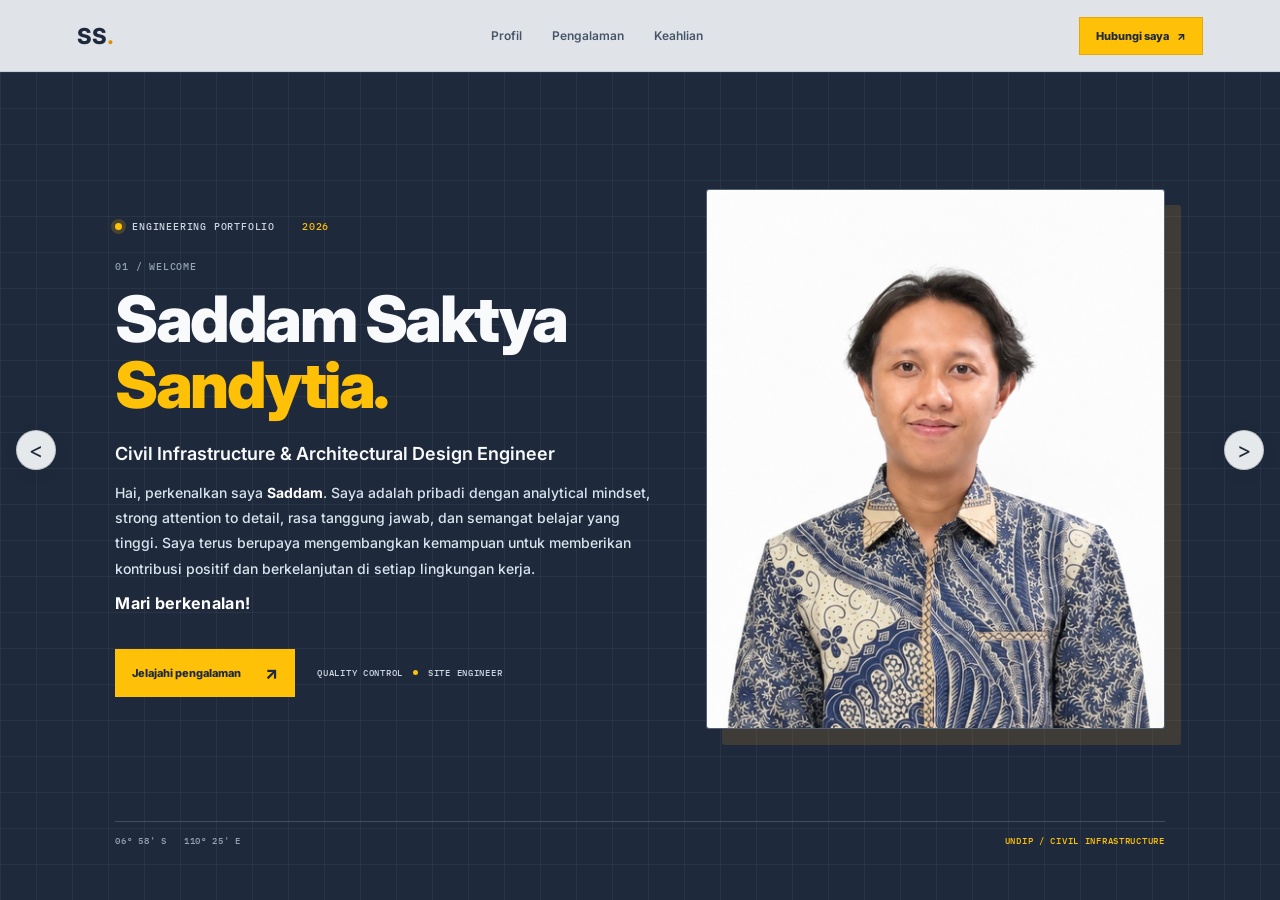
==== commit 48f424ab: "refactor: update hero section text and clean up profile photo" ====
--- a/index.html
+++ b/index.html
@@ -30,16 +30,18 @@
         <p class="hero-overline">01 / WELCOME</p>
         <h1 id="hero-title">Saddam Saktya<br><span>Sandytia.</span></h1>
         <p class="hero-role">Civil Infrastructure &amp; Architectural Design Engineer</p>
-        <p class="hero-summary">Membangun kualitas dari gambar kerja hingga inspeksi akhir, dengan koordinasi lapangan yang terukur.</p>
+        <p class="hero-summary">
+          Hai, perkenalkan saya <strong>Saddam</strong>. Saya adalah pribadi dengan analytical mindset, strong attention to detail, rasa tanggung jawab, dan semangat belajar yang tinggi. Saya terus berupaya mengembangkan kemampuan untuk memberikan kontribusi positif dan berkelanjutan di setiap lingkungan kerja.
+          <br>
+          <strong class="hero-summary-cta">Mari berkenalan!</strong>
+        </p>
         <div class="hero-actions">
           <a class="hero-cta" href="#experience">Jelajahi pengalaman <span aria-hidden="true">↗</span></a>
           <span class="hero-specialty">QUALITY CONTROL <i></i> SITE ENGINEER</span>
         </div>
       </div>
-      <div class="hero-art" aria-label="Foto profil dan ilustrasi garis blueprint">
-        <div class="hero-blueprint" aria-hidden="true"><span></span><span></span><span></span><span></span></div>
+      <div class="hero-art" aria-label="Foto profil Saddam Saktya Sandytia">
         <img class="hero-profile-image" id="hero-profile-image" alt="Foto profil Saddam Saktya Sandytia" hidden>
-        <div class="hero-photo-caption"><span>FIELD / 01</span><span>BUILD WITH PRECISION</span></div>
       </div>
       <div class="hero-coordinate" aria-hidden="true">06° 58' S&nbsp;&nbsp; 110° 25' E <span>UNDIP / CIVIL INFRASTRUCTURE</span></div>
     </section>
--- a/style.css
+++ b/style.css
@@ -282,23 +282,18 @@
 .hero h1 { margin: 0; color: #F8FAFC; font-size: 64px; font-weight: 850; line-height: 1.03; letter-spacing: -2.5px; }
 .hero h1 span { color: var(--lime); }
 .hero-role { max-width: 560px; margin: 22px 0 0; color: #F8FAFC; font-size: 18px; font-weight: 600; line-height: 1.5; }
-.hero-summary { max-width: 510px; margin: 13px 0 0; color: #B8C4D2; font-size: 13px; line-height: 1.8; }
+.hero-summary { max-width: 560px; margin: 13px 0 0; color: #D9E4EE; font-size: 14px; line-height: 1.8; font-weight: 500; }
+.hero-summary strong { color: #FFFFFF; font-weight: 700; }
+.hero-summary-cta { display: block; margin-top: 8px; color: #F5C75D; font-size: 1.15em; font-weight: 800; letter-spacing: 0.02em; }
 .hero-actions { display: flex; align-items: center; flex-wrap: wrap; gap: 22px; margin-top: 31px; }
 .hero-cta { display: inline-flex; align-items: center; gap: 24px; padding: 14px 17px; background: var(--lime); color: var(--navy); font-size: 11px; font-weight: 800; transition: transform 180ms ease, box-shadow 180ms ease; }
 .hero-cta:hover { transform: translateY(-3px); box-shadow: 0 10px 28px rgba(255,193,7,.2); }
 .hero-cta span { font-size: 17px; }
 .hero-specialty { display: inline-flex; align-items: center; gap: 10px; color: #CBD5E1; font-size: 9px; }
 .hero-specialty i { width: 5px; height: 5px; border-radius: 50%; background: var(--lime); }
-.hero-art { width: 100%; height: min(62vh, 540px); min-height: 350px; align-self: center; overflow: hidden; border: 1px solid rgba(226,232,240,.24); border-radius: 3px; background: #334155; box-shadow: 16px 16px 0 rgba(245,166,35,.15); animation: rise-in 700ms 100ms both; }
-.hero-profile-image { position: absolute; inset: 0; z-index: 1; display: block; width: 100%; height: 100%; object-fit: cover; object-position: center 32%; opacity: .9; }
+.hero-art { width: 100%; height: min(62vh, 540px); min-height: 350px; align-self: center; overflow: hidden; border: 1px solid rgba(226,232,240,.24); border-radius: 3px; background: #253545; box-shadow: 16px 16px 0 rgba(245,166,35,.15); animation: rise-in 700ms 100ms both; }
+.hero-profile-image { position: absolute; inset: 0; z-index: 1; display: block; width: 100%; height: 100%; object-fit: cover; object-position: center 32%; opacity: 1; }
 .hero-profile-image[hidden] { display: none; }
-.hero-blueprint { position: absolute; z-index: 2; inset: 8%; border: 1px solid rgba(255,255,255,.28); background-image: linear-gradient(rgba(255,255,255,.14) 1px, transparent 1px), linear-gradient(90deg, rgba(255,255,255,.14) 1px, transparent 1px); background-size: 38px 38px; pointer-events: none; }
-.hero-blueprint span { position: absolute; display: block; border: 1px solid rgba(255,193,7,.62); }
-.hero-blueprint span:nth-child(1) { inset: 18% 30% 22% 24%; }
-.hero-blueprint span:nth-child(2) { inset: 30% 18% 15% 36%; }
-.hero-blueprint span:nth-child(3) { left: 0; right: 0; top: 50%; border-width: 1px 0 0; }
-.hero-blueprint span:nth-child(4) { top: 0; bottom: 0; left: 50%; border-width: 0 0 0 1px; }
-.hero-photo-caption { position: absolute; z-index: 3; inset: auto 18px 17px; display: flex; justify-content: space-between; gap: 12px; color: #F8FAFC; font-size: 8px; text-shadow: 0 1px 4px #0F172A; }
 .hero-coordinate { grid-column: 1 / -1; display: flex; justify-content: space-between; padding-top: 13px; border-top: 1px solid rgba(226,232,240,.19); color: #94A3B8; font-size: 9px; }
 .hero-coordinate span { color: var(--lime); }
 .slide-heading { display: flex; align-items: flex-end; justify-content: space-between; gap: 20px; margin-bottom: 32px; }
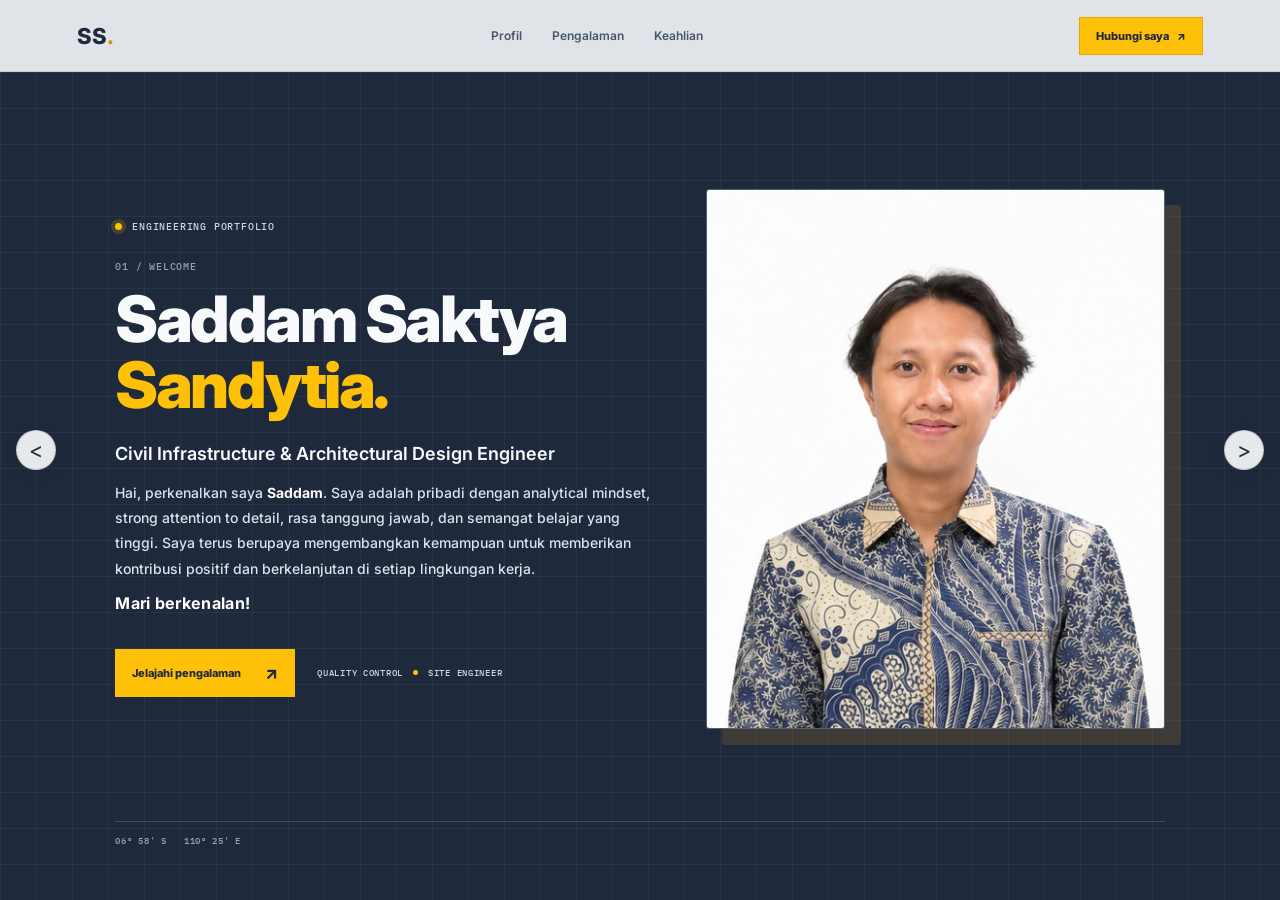
==== commit 6d81f96a: "fix: remove year tag and footer text from hero section" ====
--- a/index.html
+++ b/index.html
@@ -26,7 +26,7 @@
   <main class="horizontal-deck" id="horizontal-deck" aria-label="Slide portofolio">
     <section class="hero" id="home" aria-labelledby="hero-title">
       <div class="hero-copy">
-        <p class="eyebrow"><span class="status-dot"></span> ENGINEERING PORTFOLIO <span class="eyebrow-year">2026</span></p>
+        <p class="eyebrow"><span class="status-dot"></span> ENGINEERING PORTFOLIO</p>
         <p class="hero-overline">01 / WELCOME</p>
         <h1 id="hero-title">Saddam Saktya<br><span>Sandytia.</span></h1>
         <p class="hero-role">Civil Infrastructure &amp; Architectural Design Engineer</p>
@@ -43,7 +43,7 @@
       <div class="hero-art" aria-label="Foto profil Saddam Saktya Sandytia">
         <img class="hero-profile-image" id="hero-profile-image" alt="Foto profil Saddam Saktya Sandytia" hidden>
       </div>
-      <div class="hero-coordinate" aria-hidden="true">06° 58' S&nbsp;&nbsp; 110° 25' E <span>UNDIP / CIVIL INFRASTRUCTURE</span></div>
+      <div class="hero-coordinate" aria-hidden="true">06° 58' S&nbsp;&nbsp; 110° 25' E</div>
     </section>
 
     <section class="about-section" id="about" aria-labelledby="about-title">
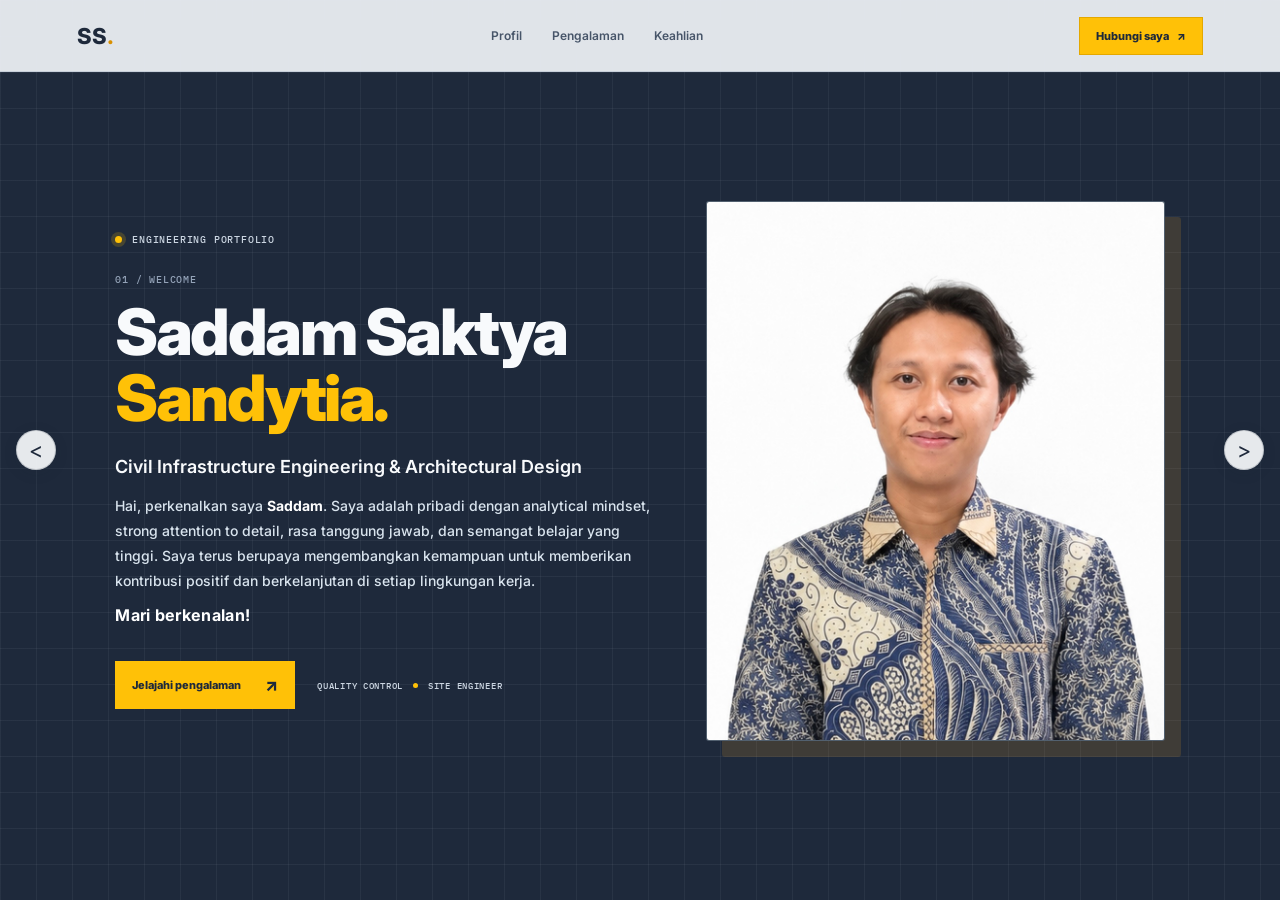
==== commit 6d0f160a: "fix: remove coordinates and update hero subtitle text" ====
--- a/index.html
+++ b/index.html
@@ -29,7 +29,7 @@
         <p class="eyebrow"><span class="status-dot"></span> ENGINEERING PORTFOLIO</p>
         <p class="hero-overline">01 / WELCOME</p>
         <h1 id="hero-title">Saddam Saktya<br><span>Sandytia.</span></h1>
-        <p class="hero-role">Civil Infrastructure &amp; Architectural Design Engineer</p>
+        <p class="hero-role">Civil Infrastructure Engineering &amp; Architectural Design</p>
         <p class="hero-summary">
           Hai, perkenalkan saya <strong>Saddam</strong>. Saya adalah pribadi dengan analytical mindset, strong attention to detail, rasa tanggung jawab, dan semangat belajar yang tinggi. Saya terus berupaya mengembangkan kemampuan untuk memberikan kontribusi positif dan berkelanjutan di setiap lingkungan kerja.
           <br>
@@ -43,20 +43,19 @@
       <div class="hero-art" aria-label="Foto profil Saddam Saktya Sandytia">
         <img class="hero-profile-image" id="hero-profile-image" alt="Foto profil Saddam Saktya Sandytia" hidden>
       </div>
-      <div class="hero-coordinate" aria-hidden="true">06° 58' S&nbsp;&nbsp; 110° 25' E</div>
     </section>
 
     <section class="about-section" id="about" aria-labelledby="about-title">
       <div class="slide-heading">
-        <div><p class="section-index">02 / PROFILE</p><h2 id="about-title">Latar belakang<span>.</span></h2></div>
+        <div><p class="section-index">02 / PROFILE</p><h2 id="about-title">Latar belakang pendidikan &amp; kemampuan<span>.</span></h2></div>
         <p class="slide-aside">FOUNDATION<br>BUILT ON DETAIL</p>
       </div>
       <div class="about-layout">
         <article class="about-panel glass-panel">
           <span class="panel-label">PENDIDIKAN</span>
-          <h3>D-IV Teknik Infrastruktur Sipil</h3>
-          <p class="about-school">Diponegoro University · 2019—2023</p>
-          <p class="about-copy">Lulusan teknik sipil dengan pengalaman dalam pengawasan lapangan, quality control, administrasi proyek, dan verifikasi kepatuhan terhadap spesifikasi serta SOP.</p>
+          <h3>D4 Teknik Infrastruktur Sipil dan Perancangan Arsitektur</h3>
+          <p class="about-school">Universitas Diponegoro · 2019—2023</p>
+          <p class="about-copy">Lulusan Teknik Infrastruktur Sipil dan Perancangan Arsitektur dengan konsentrasi penjurusan Sipil Bangunan Gedung. Memiliki pengalaman profesional di bidang konstruksi sebagai Site Engineer dan Quality Control.</p>
           <p class="education-detail" id="education-detail" hidden></p>
           <div class="about-gpa"><span>GRADE POINT AVERAGE</span><strong>3.50 <small>/ 4.00</small></strong></div>
         </article>
--- a/style.css
+++ b/style.css
@@ -303,6 +303,7 @@
 .slide-aside { margin: 0 0 3px; color: #64748B; font-size: 9px; line-height: 1.8; text-align: right; }
 .glass-panel { border: 1px solid rgba(255,255,255,.88); background: rgba(255,255,255,.62); box-shadow: 0 14px 34px rgba(30,41,59,.07); backdrop-filter: blur(12px); }
 .about-layout { display: grid; grid-template-columns: .9fr 1.1fr; gap: 22px; min-height: 390px; }
+.about-panel h3 { max-width: 420px; font-size: clamp(1.2rem, 1.8vw, 1.7rem); line-height: 1.25; }
 .about-panel { display: flex; flex-direction: column; padding: 30px; }
 .panel-label { margin: 0 0 14px; color: #9A6C00; font-size: 9px; }
 .about-panel h3 { max-width: 400px; margin: 0; color: var(--navy); font-size: 24px; font-weight: 800; line-height: 1.2; }
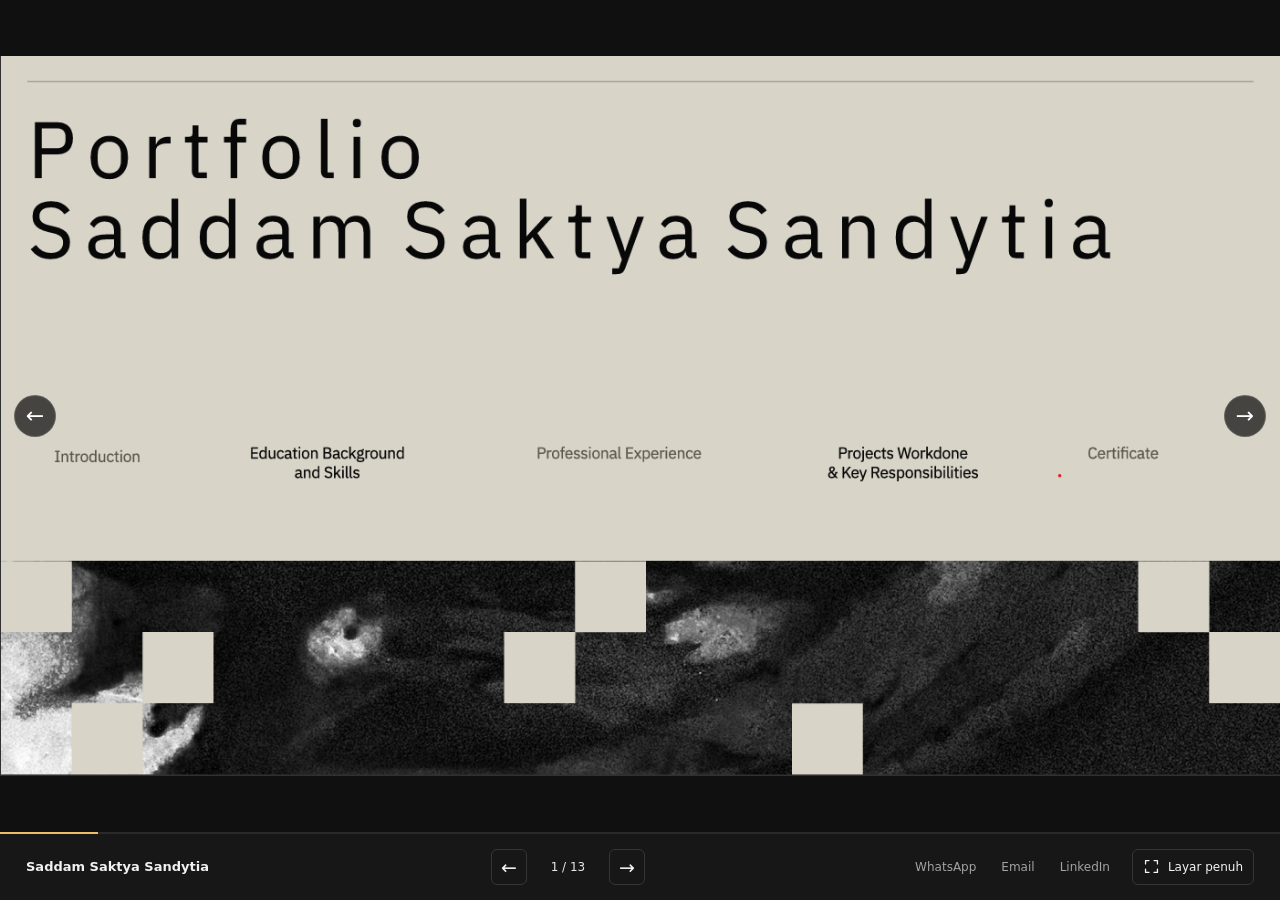
==== commit bd3c7312: "Rombak website: slide viewer portfolio dengan geser menyamping" ====
--- a/index.html
+++ b/index.html
@@ -3,181 +3,77 @@
 <head>
   <meta charset="utf-8">
   <meta name="viewport" content="width=device-width, initial-scale=1">
-  <meta name="theme-color" content="#1e293b">
-  <meta name="description" content="Portofolio Saddam Saktya Sandytia, Site Engineer dan Quality Control Engineer.">
-  <title>Saddam Saktya Sandytia — Personal Portfolio</title>
-  <link rel="preconnect" href="https://fonts.googleapis.com">
-  <link rel="preconnect" href="https://fonts.gstatic.com" crossorigin>
-  <link href="https://fonts.googleapis.com/css2?family=IBM+Plex+Mono:wght@400;500;600&family=Inter:wght@400;500;600;700;800;900&display=swap" rel="stylesheet">
+  <meta name="theme-color" content="#111111">
+  <meta name="description" content="Lihat portfolio Saddam Saktya Sandytia, Site Engineer dan Quality Control, sebagai presentasi slide.">
+  <meta property="og:type" content="website">
+  <meta property="og:title" content="Portfolio – Saddam Saktya Sandytia">
+  <meta property="og:description" content="Portfolio Saddam Saktya Sandytia: pengalaman, proyek, keterampilan, dan sertifikat.">
+  <meta property="og:image" content="/image/Slide%201.png">
+  <meta property="og:image:width" content="1403">
+  <meta property="og:image:height" content="795">
+  <meta property="og:image:alt" content="Sampul portfolio Saddam Saktya Sandytia">
+  <title>Portfolio – Saddam Saktya Sandytia</title>
   <link rel="stylesheet" href="/style.css">
   <script src="/script.js" defer></script>
 </head>
 <body>
-  <header class="site-header">
-    <a class="wordmark" href="#home" aria-label="Saddam Saktya Sandytia, beranda">SS<span>.</span></a>
-    <nav class="main-nav" aria-label="Navigasi utama">
-      <a href="#about">Profil</a>
-      <a href="#experience">Pengalaman</a>
-      <a href="#expertise">Keahlian</a>
-    </nav>
-    <a class="header-contact" href="#contact-slide">Hubungi saya <span aria-hidden="true">↗</span></a>
-  </header>
-
-  <main class="horizontal-deck" id="horizontal-deck" aria-label="Slide portofolio">
-    <section class="hero" id="home" aria-labelledby="hero-title">
-      <div class="hero-copy">
-        <p class="eyebrow"><span class="status-dot"></span> ENGINEERING PORTFOLIO</p>
-        <p class="hero-overline">01 / WELCOME</p>
-        <h1 id="hero-title">Saddam Saktya<br><span>Sandytia.</span></h1>
-        <p class="hero-role">Civil Infrastructure Engineering &amp; Architectural Design</p>
-        <p class="hero-summary">
-          Hai, perkenalkan saya <strong>Saddam</strong>. Saya adalah pribadi dengan analytical mindset, strong attention to detail, rasa tanggung jawab, dan semangat belajar yang tinggi. Saya terus berupaya mengembangkan kemampuan untuk memberikan kontribusi positif dan berkelanjutan di setiap lingkungan kerja.
-          <br>
-          <strong class="hero-summary-cta">Mari berkenalan!</strong>
-        </p>
-        <div class="hero-actions">
-          <a class="hero-cta" href="#experience">Jelajahi pengalaman <span aria-hidden="true">↗</span></a>
-          <span class="hero-specialty">QUALITY CONTROL <i></i> SITE ENGINEER</span>
-        </div>
-      </div>
-      <div class="hero-art" aria-label="Foto profil Saddam Saktya Sandytia">
-        <img class="hero-profile-image" id="hero-profile-image" alt="Foto profil Saddam Saktya Sandytia" hidden>
-      </div>
-    </section>
-
-    <section class="about-section" id="about" aria-labelledby="about-title">
-      <div class="slide-heading">
-        <div><p class="section-index">02 / PROFILE</p><h2 id="about-title">Latar belakang pendidikan &amp; kemampuan<span>.</span></h2></div>
-        <p class="slide-aside">FOUNDATION<br>BUILT ON DETAIL</p>
-      </div>
-      <div class="about-layout">
-        <article class="about-panel glass-panel">
-          <span class="panel-label">PENDIDIKAN</span>
-          <h3>D4 Teknik Infrastruktur Sipil dan Perancangan Arsitektur</h3>
-          <p class="about-school">Universitas Diponegoro · 2019—2023</p>
-          <p class="about-copy">Lulusan Teknik Infrastruktur Sipil dan Perancangan Arsitektur dengan konsentrasi penjurusan Sipil Bangunan Gedung. Memiliki pengalaman profesional di bidang konstruksi sebagai Site Engineer dan Quality Control.</p>
-          <p class="education-detail" id="education-detail" hidden></p>
-          <div class="about-gpa"><span>GRADE POINT AVERAGE</span><strong>3.50 <small>/ 4.00</small></strong></div>
-        </article>
-        <div class="about-right">
-          <div class="stats-grid" aria-label="Ringkasan pengalaman">
-            <article class="stat-card glass-panel"><span class="stat-mark">01</span><strong>1<span>+</span></strong><p>Years Site Experience</p></article>
-            <article class="stat-card glass-panel"><span class="stat-mark">02</span><strong>&lt;5<span>%</span></strong><p>Defect Rate</p></article>
-            <article class="stat-card stat-card-wide glass-panel"><span class="stat-mark">03</span><strong>BOQ</strong><p>Material budgeting &amp; payment claim</p></article>
-          </div>
-          <div class="core-panel">
-            <p class="panel-label">CORE COMPETENCIES</p>
-            <div class="core-tags"><span>Quality Control</span><span>Site Inspection</span><span>BOQ &amp; Costing</span><span>Complaint Handling</span><span>SOP Compliance</span></div>
-          </div>
-        </div>
-      </div>
-    </section>
-
-    <section class="experience-section" id="experience" aria-labelledby="experience-title">
-      <div class="slide-heading">
-        <div><p class="section-index">03 / WORK EXPERIENCE</p><h2 id="experience-title">Pengalaman kerja<span>.</span></h2></div>
-        <p class="slide-aside">QUALITY IN EVERY<br>STAGE OF DELIVERY</p>
-      </div>
-      <div class="experience-timeline">
-        <article class="experience-card glass-panel">
-          <div class="experience-index"><span>01</span><i></i></div>
-          <div class="experience-content">
-            <p class="experience-company">PT. HUTAMA KARYA</p>
-            <h3>Quality Control</h3>
-            <p class="experience-focus">QUALITY ASSURANCE / PROJECT DELIVERY</p>
-            <ul><li>Pengelolaan Inspection &amp; Test Plan (ITP) dan dokumen inspeksi lapangan (IPL).</li><li>Inspeksi lapangan untuk pekerjaan struktur, arsitektur, dan MEP.</li><li>Menjaga defect rate proyek di bawah 5% melalui pengawasan mutu dan tindak lanjut temuan.</li><li>Dokumentasi progres dan hasil pemeriksaan pekerjaan secara tertib.</li></ul>
-          </div>
-          <span class="experience-stamp">QC / 01</span>
-        </article>
-        <article class="experience-card glass-panel">
-          <div class="experience-index"><span>02</span><i></i></div>
-          <div class="experience-content">
-            <p class="experience-company">PT. ANEKA JARINGAN INDONESIA</p>
-            <h3>Site Engineer</h3>
-            <p class="experience-focus">FIELD COORDINATION / CIVIL WORKS</p>
-            <ul><li>Pengawasan pelaksanaan bored pile foundation sesuai gambar dan metode kerja.</li><li>Koordinasi dan supervisi lebih dari 20 tenaga kerja di lapangan.</li><li>Pengendalian kebutuhan material dan penyusunan anggaran pekerjaan.</li><li>Administrasi quantity, BOQ, dan claim payment proyek.</li></ul>
-          </div>
-          <span class="experience-stamp">SE / 02</span>
-        </article>
-      </div>
-    </section>
-
-    <section class="project-gallery-section project-gallery-site" id="site-projects" aria-labelledby="site-projects-title">
-      <div class="slide-heading">
-        <div><p class="section-index">04 / FEATURED PROJECTS - SITE ENGINEER</p><h2 id="site-projects-title">Projects workdone<span>.</span></h2></div>
-        <p class="slide-aside">SITE ENGINEERING<br>FIELD DELIVERY</p>
-      </div>
-      <div class="project-gallery project-gallery-four" id="site-project-list" aria-live="polite">
-        <p class="loading-note">Memuat proyek Site Engineer...</p>
-      </div>
-    </section>
-
-    <section class="project-gallery-section project-gallery-quality" id="quality-projects" aria-labelledby="quality-projects-title">
-      <div class="slide-heading">
-        <div><p class="section-index">05 / FEATURED PROJECTS - QUALITY CONTROL</p><h2 id="quality-projects-title">Quality in every detail<span>.</span></h2></div>
-        <p class="slide-aside">QUALITY CONTROL<br>INSPECTION / ASSURANCE</p>
-      </div>
-      <div class="project-gallery project-gallery-two" id="quality-project-list" aria-live="polite">
-        <p class="loading-note">Memuat proyek Quality Control...</p>
-      </div>
-    </section>
-
-    <section class="skills-section" id="expertise" aria-labelledby="skills-title">
-      <div class="slide-heading">
-        <div><p class="section-index">06 / CAPABILITIES</p><h2 id="skills-title">Skills &amp; software<span>.</span></h2></div>
-        <p class="slide-aside">TOOLS FOR BETTER<br>BUILT ENVIRONMENTS</p>
-      </div>
-      <div class="skills-wrap" id="skills-list" aria-live="polite"><p class="loading-note">Memuat keahlian...</p></div>
-      <details class="certification-strip">
-        <summary class="certification-strip-heading"><span class="panel-label">CERTIFICATIONS &amp; DEVELOPMENT</span><span>VIEW CREDENTIALS ↗</span></summary>
-        <div class="certification-list" id="certification-list" aria-live="polite"><p class="loading-note">Memuat sertifikasi...</p></div>
-      </details>
-    </section>
-
-    <footer class="site-footer" id="contact-slide" aria-labelledby="contact-title">
-      <div class="contact-main">
-        <div class="contact-heading">
-          <p class="contact-eyebrow">07 / TERHUBUNG</p>
-          <h2 id="contact-title">Hubungi saya<span>.</span></h2>
-          <p>Terbuka untuk diskusi profesional dan kolaborasi.</p>
-        </div>
-        <div class="contact-options" aria-label="Pilihan kontak langsung">
-          <a class="contact-card contact-card-whatsapp" id="contact-whatsapp" href="https://wa.me/6282134704526" target="_blank" rel="noopener noreferrer">
-            <span class="contact-icon" aria-hidden="true">
-              <svg viewBox="0 0 24 24" fill="none"><path d="M20 11.7a8 8 0 0 1-11.8 7L4 20l1.4-4A8 8 0 1 1 20 11.7Z"/><path d="M9 8.4c.2-.5.4-.5.7-.5h.5c.2 0 .4.1.5.4l.7 1.6c.1.2 0 .4-.1.6l-.5.6c-.2.2-.2.4-.1.6.5.9 1.3 1.6 2.2 2 .2.1.4.1.6-.1l.7-.8c.2-.2.4-.2.6-.1l1.5.7c.3.1.4.3.4.5 0 .3-.2 1.1-.7 1.5-.5.5-1.2.7-2 .5-1.1-.3-2.3-.9-3.5-2-1.3-1.2-2-2.5-2.2-3.5-.2-.8 0-1.5.4-2Z"/></svg>
-            </span>
-            <span class="contact-card-copy"><span class="contact-platform">WhatsApp</span><span class="contact-detail" id="contact-phone-detail">+62 821 3470 4526</span></span>
-            <span class="contact-card-arrow" aria-hidden="true">↗</span>
-          </a>
-          <a class="contact-card contact-card-email" id="contact-email" href="mailto:saddamsandytia@gmail.com">
-            <span class="contact-icon" aria-hidden="true">
-              <svg viewBox="0 0 24 24" fill="none"><rect x="3" y="5" width="18" height="14" rx="2"/><path d="m4 7 8 6 8-6"/></svg>
-            </span>
-            <span class="contact-card-copy"><span class="contact-platform">Email</span><span class="contact-detail" id="contact-email-detail">saddamsandytia@gmail.com</span></span>
-            <span class="contact-card-arrow" aria-hidden="true">↗</span>
-          </a>
-          <a class="contact-card contact-card-linkedin" id="contact-linkedin" href="https://linkedin.com/in/saddamsandytia/" target="_blank" rel="noopener noreferrer">
-            <span class="contact-icon contact-icon-linkedin" aria-hidden="true">in</span>
-            <span class="contact-card-copy"><span class="contact-platform">LinkedIn</span><span class="contact-detail">Profil profesional</span></span>
-            <span class="contact-card-arrow" aria-hidden="true">↗</span>
-          </a>
-        </div>
-      </div>
-      <div class="footer-bottom"><span>© <span id="current-year">2024</span> Saddam Saktya Sandytia</span><span>DIRANCANG DENGAN KETELITIAN</span><a class="back-top" href="#home" aria-label="Kembali ke beranda">↑</a></div>
-    </footer>
+  <main class="viewer" aria-label="Portfolio slide viewer">
+    <section
+      class="carousel"
+      id="carousel"
+      role="region"
+      aria-label="Portfolio, 13 slide"
+      aria-roledescription="carousel"
+      tabindex="0"
+    ></section>
+    <button class="side-nav side-nav--previous" type="button" data-action="previous" aria-label="Slide sebelumnya">
+      <span aria-hidden="true">←</span>
+    </button>
+    <button class="side-nav side-nav--next" type="button" data-action="next" aria-label="Slide berikutnya">
+      <span aria-hidden="true">→</span>
+    </button>
+    <p class="viewer-status" id="viewer-status" role="status" aria-live="polite" hidden></p>
   </main>
 
-  <dialog class="certificate-lightbox" id="certificate-lightbox" aria-labelledby="lightbox-title">
-    <div class="lightbox-toolbar">
-      <p id="lightbox-title">Pratinjau gambar</p>
-      <button class="lightbox-close" id="lightbox-close" type="button" aria-label="Tutup pratinjau">&times;</button>
+  <footer class="control-bar" aria-label="Kontrol portfolio">
+    <div
+      class="progress-track"
+      id="progress-track"
+      role="progressbar"
+      aria-label="Progres presentasi"
+      aria-valuemin="1"
+      aria-valuemax="13"
+      aria-valuenow="1"
+    >
+      <span class="progress-value" id="progress-value"></span>
     </div>
-    <img class="lightbox-image" id="lightbox-image" alt="Pratinjau gambar">
-  </dialog>
-
-  <div class="slide-controls" aria-label="Navigasi slide">
-    <button class="slide-arrow" id="slide-previous" type="button" aria-label="Slide sebelumnya" title="Slide sebelumnya">&lt;</button>
-    <button class="slide-arrow" id="slide-next" type="button" aria-label="Slide berikutnya" title="Slide berikutnya">&gt;</button>
-  </div>
+    <a class="footer-name" href="#1" data-slide="1">Saddam Saktya Sandytia</a>
+    <nav class="slide-controls" aria-label="Navigasi slide">
+      <button class="control-button" type="button" data-action="previous" aria-label="Slide sebelumnya">
+        <span aria-hidden="true">←</span>
+      </button>
+      <output class="slide-counter" id="slide-counter" aria-live="polite">1 / 13</output>
+      <button class="control-button" type="button" data-action="next" aria-label="Slide berikutnya">
+        <span aria-hidden="true">→</span>
+      </button>
+    </nav>
+    <nav class="contact-links" aria-label="Kontak">
+      <a href="https://wa.me/6282134704526" target="_blank" rel="noopener noreferrer">WhatsApp</a>
+      <a href="mailto:saddamsandytia@gmail.com">Email</a>
+      <a href="https://linkedin.com/in/saddamsandytia/" target="_blank" rel="noopener noreferrer">LinkedIn</a>
+    </nav>
+    <button
+      class="fullscreen-button"
+      type="button"
+      data-action="fullscreen"
+      aria-label="Layar penuh"
+      title="Layar penuh"
+    >
+      <svg aria-hidden="true" viewBox="0 0 20 20" fill="none">
+        <path d="M7 3H3v4m10-4h4v4M3 13v4h4m10-4v4h-4" />
+      </svg>
+      <span class="fullscreen-label">Layar penuh</span>
+    </button>
+  </footer>
 </body>
-</html>+</html>
--- a/style.css
+++ b/style.css
@@ -1,505 +1,383 @@
 :root {
-  color-scheme: light;
-  --paper: #F1F5F9;
-  --white: #ffffff;
-  --ink: #1E293B;
-  --muted: #64748B;
-  --line: #CBD5E1;
-  --navy: #1E293B;
-  --blue: #F5A623;
-  --lime: #FFC107;
-  --font-display: "Inter", sans-serif;
-  --font-body: "Inter", sans-serif;
-}
-
-* { box-sizing: border-box; }
-html { scroll-behavior: smooth; }
-body { margin: 0; overflow: hidden; background: var(--paper); color: var(--ink); font-family: var(--font-body); font-size: 15px; -webkit-font-smoothing: antialiased; }
-a { color: inherit; text-decoration: none; }
-button { font: inherit; }
-.site-header { position: fixed; z-index: 10; inset: 0 0 auto; height: 76px; padding: 0 7.2%; display: flex; align-items: center; justify-content: space-between; border-bottom: 1px solid var(--line); background: rgba(244,245,242,.96); backdrop-filter: blur(12px); }
-.wordmark { font: 800 20px var(--font-display); letter-spacing: 0; }
-.wordmark span, .footer-name span, .experience-heading h2 > span { color: var(--blue); }
-.main-nav { display: flex; gap: 36px; color: #516269; font-size: 13px; }
-.main-nav a, .header-contact, .text-link, .footer-contact a, .footer-bottom a { transition: color 180ms ease; }
-.main-nav a:hover, .footer-bottom a:hover, .footer-contact a:hover { color: var(--blue); }
-.header-contact { font-weight: 600; font-size: 13px; }
-.header-contact span { color: var(--blue); padding-left: 6px; }
-.horizontal-deck { width: 100vw; height: 100vh; display: flex; overflow-x: auto; overflow-y: hidden; scroll-snap-type: x mandatory; scroll-behavior: smooth; scrollbar-width: none; }
-.horizontal-deck::-webkit-scrollbar { display: none; }
-.horizontal-deck > section { width: 100vw; height: 100vh; flex: 0 0 100vw; scroll-snap-align: start; overflow-x: hidden; overflow-y: auto; padding-top: 110px; padding-bottom: 48px; }
-.horizontal-deck > .hero { min-height: 100vh; padding-top: 130px; }
-.hero { min-height: 600px; padding: 74px 7.2% 0; display: grid; grid-template-columns: 1.06fr .94fr; grid-template-rows: 1fr auto; column-gap: 5%; overflow: hidden; }
-.hero-copy { position: relative; z-index: 1; padding-top: 12px; animation: rise-in 650ms both; }
-.eyebrow, .section-index, .mini-label, .contact-label, .project-count, .footer-contact > span, .footer-bottom { font-size: 10px; font-weight: 700; letter-spacing: 1.25px; }
-.eyebrow { margin: 0 0 28px; color: var(--muted); display: flex; align-items: center; gap: 9px; }
-.status-dot { width: 7px; height: 7px; border-radius: 50%; background: #8ca338; box-shadow: 0 0 0 4px #e4e9cf; }
-.eyebrow-year { margin-left: 17px; color: #96a0a1; }
-.hero h1 { margin: 0; font: 700 clamp(48px, 6.3vw, 82px)/1.04 var(--font-display); letter-spacing: -3.3px; }
-.hero h1 span { color: var(--blue); }
-.hero-role { margin: 23px 0 0; color: #52656c; font-size: 18px; }
-.hero-role span { color: #a3b34c; padding: 0 4px; }
-.hero-bottom { display: flex; align-items: flex-end; justify-content: space-between; gap: 26px; margin-top: 61px; max-width: 590px; }
-.hero-bottom p { max-width: 330px; margin: 0; color: var(--muted); line-height: 1.8; font-size: 14px; }
-.text-link { white-space: nowrap; font-weight: 700; font-size: 12px; padding-bottom: 7px; border-bottom: 1px solid #9eaaa8; }
-.text-link span { padding-left: 8px; color: var(--blue); }
-.hero-art { height: 400px; position: relative; overflow: hidden; align-self: center; border-radius: 8px; background: #1c4d5c; box-shadow: 0 12px 32px rgba(23,42,50,.14); animation: rise-in 700ms 100ms both; }
-.hero-profile-image { display: block; width: 100%; height: 100%; object-fit: cover; object-position: center 35%; }
-.hero-profile-image[hidden] { display: none; }
-.art-grid { position: absolute; inset: 0; opacity: .17; background-image: linear-gradient(rgba(231,241,232,.28) 1px, transparent 1px), linear-gradient(90deg, rgba(231,241,232,.28) 1px, transparent 1px); background-size: 34px 34px; mask-image: linear-gradient(135deg, black, transparent 85%); }
-.art-stamp { position: absolute; top: 31px; left: 31px; display: flex; align-items: center; gap: 7px; font-size: 8px; letter-spacing: 1.5px; color: #c7d6c9; }
-.stamp-rule { height: 1px; width: 32px; background: #91a99c; margin: 0 4px; }
-.blueprint { position: absolute; border: 1px solid rgba(218,234,218,.7); transform: rotate(-15deg) skewY(4deg); }
-.blueprint-one { width: 208px; height: 244px; top: 74px; left: 30%; box-shadow: 14px 14px 0 -13px #d5e4d5, 29px 29px 0 -28px #9bb8aa; }
-.blueprint-two { width: 123px; height: 147px; top: 123px; left: calc(30% + 43px); border-color: rgba(202,218,188,.65); }
-.blueprint span { position: absolute; background: rgba(211,228,210,.65); }
-.blueprint span:nth-child(1) { left: 24%; top: 0; bottom: 0; width: 1px; }
-.blueprint span:nth-child(2) { right: 23%; top: 0; bottom: 0; width: 1px; }
-.blueprint span:nth-child(3) { top: 28%; left: 0; right: 0; height: 1px; }
-.blueprint span:nth-child(4) { top: 67%; left: 0; right: 0; height: 1px; }
-.art-label { position: absolute; right: 28px; bottom: 28px; color: #dce8db; font: 700 11px/1.55 var(--font-display); letter-spacing: 1.5px; text-align: right; }
-.art-coordinate { position: absolute; bottom: 31px; left: 29px; color: #a9c1b3; font-size: 8px; letter-spacing: 1px; }
-.hero-contact { grid-column: 1 / -1; display: flex; align-items: center; gap: 34px; min-height: 77px; border-top: 1px solid var(--line); color: #506168; font-size: 12px; }
-.contact-label { color: #99a4a1; font-size: 9px; }
-.hero-contact a:first-of-type { margin-left: auto; }
-.hero-contact a:last-child { color: var(--blue); font-weight: 700; }
-.section-shell { padding-left: 10.2%; padding-right: 10.2%; }
-.intro-section { min-height: 324px; padding-top: 82px; padding-bottom: 75px; display: grid; grid-template-columns: .48fr 1.7fr .5fr; gap: 30px; border-top: 1px solid var(--line); }
-.section-index { margin: 7px 0 0; color: #899692; font-size: 9px; }
-.intro-content h2, .section-heading h2, .experience-heading h2 { margin: 0; font: 700 36px/1.2 var(--font-display); letter-spacing: -1.3px; }
-.intro-content h2 span { color: #899793; }
-.intro-profile { display: flex; align-items: center; gap: 24px; }
-.profile-avatar { width: 112px; height: 112px; flex: 0 0 112px; border: 3px solid var(--white); border-radius: 50%; object-fit: cover; box-shadow: 0 4px 18px rgba(23,42,50,.12); }
-.profile-avatar[hidden] { display: none; }
-.intro-description { max-width: 620px; margin: 22px 0 0; color: var(--muted); line-height: 1.85; font-size: 14px; }
-.intro-caption { justify-self: end; align-self: end; margin: 0; color: #91a09b; font-size: 9px; line-height: 1.7; letter-spacing: 1.1px; text-align: right; }
-.expertise-section { background: #e9edeb; border-top: 1px solid #dce2de; border-bottom: 1px solid #dce2de; }
-.expertise-inner { min-height: 420px; padding-top: 66px; padding-bottom: 71px; display: grid; grid-template-columns: 1fr 1fr; gap: 48px 8%; }
-.section-heading h2 { margin-top: 23px; font-size: 39px; }
-.section-heading h2 span { color: #78949a; }
-.education-block { align-self: end; padding: 0 0 7px 23px; border-left: 2px solid #a4b36a; }
-.mini-label { color: #899692; font-size: 9px; margin: 0 0 14px; }
-.education-block h3 { margin: 0; font: 700 19px var(--font-display); }
-.education-detail { margin: 10px 0 17px; max-width: 470px; color: var(--muted); font-size: 12px; line-height: 1.7; }
-.education-divider { height: 1px; background: #d3dad5; margin-bottom: 12px; }
-.education-meta { display: flex; justify-content: space-between; color: #718078; font-size: 10px; }
-.education-meta strong { color: var(--ink); font-weight: 700; }
-.skills-wrap { grid-column: 1 / -1; display: grid; grid-template-columns: repeat(3, 1fr); gap: 30px; }
-.skill-group { border-top: 1px solid #cbd4cf; padding-top: 15px; }
-.skill-group h3 { margin: 0 0 13px; font-size: 12px; font-weight: 700; }
-.skill-group ul { display: flex; flex-wrap: wrap; gap: 7px; margin: 0; padding: 0; list-style: none; }
-.skill-group li { color: #56666a; background: rgba(255,255,255,.65); border: 1px solid #dce2de; border-radius: 2px; padding: 6px 8px; font-size: 10px; line-height: 1.3; }
-.experience-section { padding-top: 87px; padding-bottom: 96px; }
-.experience-heading { display: flex; justify-content: space-between; align-items: flex-end; }
-.experience-heading h2 { margin-top: 22px; font-size: 41px; }
-.experience-note { color: var(--muted); line-height: 1.7; font-size: 12px; margin: 0 0 5px; }
-.project-toolbar { margin-top: 43px; display: flex; align-items: center; justify-content: space-between; border-bottom: 1px solid var(--line); }
-.project-tabs { display: flex; gap: 26px; }
-.project-tab { position: relative; padding: 0 0 14px; border: 0; background: none; color: #75827f; cursor: pointer; font-size: 12px; }
-.project-tab::after { content: ""; position: absolute; left: 0; right: 0; bottom: -1px; height: 2px; background: transparent; }
-.project-tab.is-active { color: var(--ink); font-weight: 700; }
-.project-tab.is-active::after { background: var(--blue); }
-.project-tab span { margin-left: 6px; color: #9ca8a4; font-size: 9px; }
-.project-count { color: #98a39f; font-size: 9px; }
-.project-grid { display: grid; grid-template-columns: repeat(2, 1fr); column-gap: 48px; }
-.project-card { min-width: 0; min-height: 158px; padding: 25px 0 22px; border-bottom: 1px solid var(--line); display: grid; grid-template-columns: 32px minmax(0, 1fr) 20px; gap: 14px; animation: rise-in 360ms both; }
-.project-card[tabindex="0"] { cursor: zoom-in; }
-.project-card[tabindex="0"]:focus-visible { outline: 2px solid var(--blue); outline-offset: 4px; }
-.project-number { color: #9eaaa5; font: 600 11px var(--font-display); padding-top: 3px; }
-.project-details { min-width: 0; }
-.project-image-preview { grid-column: 1 / -1; width: 100%; aspect-ratio: 4 / 3; padding: 0; overflow: hidden; border: 0; border-radius: 5px; background: #e1e7e3; cursor: zoom-in; }
-.project-image-preview img { display: block; width: 100%; height: 100%; object-fit: cover; transition: transform 280ms ease; }
-.project-image-preview:hover img, .project-image-preview:focus-visible img { transform: scale(1.045); }
-.project-image-preview.image-unavailable { display: grid; place-items: center; color: var(--muted); font-size: 11px; }
-.project-card h3 { margin: 0; max-width: 440px; font: 700 15px/1.5 var(--font-display); }
-.project-card p { margin: 10px 0 0; color: #74817d; font-size: 11px; }
-.project-arrow { justify-self: end; color: var(--blue); font-size: 17px; }
-.certifications-section { padding-top: 68px; padding-bottom: 72px; border-top: 1px solid var(--line); }
-.certifications-heading { display: flex; align-items: flex-end; justify-content: space-between; }
-.certifications-heading h2 { margin: 22px 0 0; font: 700 36px/1.2 var(--font-display); letter-spacing: -1.3px; }
-.certifications-heading h2 span { color: var(--blue); }
-.certifications-note { margin: 0 0 4px; color: var(--muted); font-size: 12px; }
-.certification-list { display: grid; grid-template-columns: repeat(2, minmax(0, 1fr)); gap: 18px 28px; margin-top: 28px; }
-.certification-card { min-width: 0; min-height: 198px; display: grid; grid-template-columns: 28px minmax(0, 1fr) auto 72px; align-items: start; gap: 11px; padding: 17px; border: 1px solid var(--line); background: rgba(255,255,255,.55); }
-.certification-card h3 { margin: 0; font: 700 14px/1.5 var(--font-display); }
-.certification-card p { margin: 7px 0 0; color: var(--muted); font-size: 11px; }
-.certification-year { color: var(--blue); font-size: 11px; font-weight: 700; }
-.certification-card .certification-credential { color: var(--ink); font-size: 10px; font-weight: 600; overflow-wrap: anywhere; }
-.certification-card .certification-note { padding-left: 9px; border-left: 2px solid #a4b36a; line-height: 1.5; }
-.certification-preview { grid-column: 4; grid-row: 1 / span 3; position: relative; width: 72px; height: 96px; padding: 0; overflow: hidden; border: 1px solid #cbd4cf; background: #e9edeb; cursor: zoom-in; }
-.certification-preview img { display: block; width: 100%; height: 100%; object-fit: cover; }
-.certification-preview::after { content: "Lihat"; position: absolute; inset: auto 0 0; padding: 5px 2px; background: rgba(23,42,50,.84); color: #fff; font-size: 9px; text-align: center; }
-.certification-preview.image-unavailable::before { content: "Gambar tidak tersedia"; position: absolute; inset: 0; display: grid; place-items: center; padding: 5px; color: var(--muted); font-size: 9px; text-align: center; }
-.certification-empty { grid-column: 1 / -1; margin: 0; padding: 20px 0; color: var(--muted); font-size: 13px; }
-.certificate-lightbox { width: min(94vw, 1100px); max-width: none; max-height: 92vh; padding: 12px; border: 0; background: #f4f5f2; color: var(--ink); box-shadow: 0 24px 80px rgba(0,0,0,.35); }
-.certificate-lightbox::backdrop { background: rgba(9,22,27,.82); backdrop-filter: blur(3px); }
-.lightbox-toolbar { display: flex; justify-content: space-between; align-items: center; gap: 20px; padding: 1px 2px 11px; }
-.lightbox-toolbar p { margin: 0; font: 700 13px/1.5 var(--font-display); }
-.lightbox-close { width: 34px; height: 34px; border: 1px solid var(--line); border-radius: 50%; background: var(--white); color: var(--ink); cursor: pointer; font-size: 22px; line-height: 1; }
-.lightbox-image { display: block; width: 100%; max-height: calc(92vh - 68px); object-fit: contain; background: #dfe4e1; }
-.loading-note, .error-note { grid-column: 1 / -1; color: var(--muted); font-size: 13px; padding: 22px 0; }
-.site-footer { width: 100vw; height: 100vh; flex: 0 0 100vw; display: flex; flex-direction: column; justify-content: space-between; background: #173b49; color: #ecf0e8; padding: 110px 7.2% 0; }
-.footer-top { min-height: 113px; display: flex; align-items: center; justify-content: space-between; }
-.footer-name { font: 700 20px/1.3 var(--font-display); }
-.footer-name span { color: var(--lime); }
-.footer-contact { display: flex; flex-direction: column; gap: 10px; }
-.footer-contact > span { color: #a5bbb7; font-size: 8px; }
-.footer-contact a { font-size: 13px; font-weight: 600; }
-.footer-contact a:hover { color: var(--lime); }
-.back-top { width: 38px; height: 38px; display: grid; place-items: center; border: 1px solid #55717a; border-radius: 50%; font-size: 17px; transition: background 180ms ease; }
-.back-top:hover { background: #285566; }
-.footer-bottom { min-height: 54px; display: flex; align-items: center; justify-content: space-between; border-top: 1px solid #46616a; color: #a5bbb7; font-size: 8px; }
-.footer-bottom a { color: #e9eee6; }
-.contact-main { width: min(960px, 100%); margin: auto; padding: 24px 0; }
-.contact-heading { margin-bottom: 38px; }
-.contact-eyebrow { margin: 0 0 16px; color: #a5bbb7; font-size: 10px; font-weight: 700; letter-spacing: 1.25px; }
-.contact-heading h2 { margin: 0; color: #f4f5f2; font: 700 48px/1.15 var(--font-display); }
-.contact-heading h2 span { color: var(--lime); }
-.contact-heading > p:last-child { margin: 14px 0 0; color: #bdcbc6; font-size: 14px; }
-.contact-options { display: grid; grid-template-columns: repeat(3, minmax(0, 1fr)); gap: 16px; }
-.contact-card { min-width: 0; min-height: 154px; display: grid; grid-template-columns: 46px minmax(0, 1fr) 18px; align-items: center; gap: 14px; padding: 22px 18px; border: 1px solid rgba(229,239,231,.18); background: rgba(255,255,255,.06); transition: transform 180ms ease, background 180ms ease, border-color 180ms ease; }
-.contact-card:hover { transform: translateY(-4px); background: rgba(255,255,255,.11); border-color: rgba(229,239,231,.4); }
-.contact-card:focus-visible { outline: 2px solid var(--lime); outline-offset: 4px; }
-.contact-icon { width: 46px; height: 46px; display: grid; place-items: center; border-radius: 50%; background: #176b58; color: #e6fff1; }
-.contact-icon svg { width: 24px; height: 24px; stroke: currentColor; stroke-width: 1.7; stroke-linecap: round; stroke-linejoin: round; }
-.contact-card-email .contact-icon { background: #356c85; color: #e9f5ff; }
-.contact-icon-linkedin { border-radius: 8px; background: #286a91; color: #f0f8ff; font: 800 20px/1 var(--font-display); letter-spacing: 0; }
-.contact-card-copy { min-width: 0; display: flex; flex-direction: column; gap: 8px; }
-.contact-platform { color: #f4f5f2; font: 700 17px/1.2 var(--font-display); }
-.contact-detail { overflow-wrap: anywhere; color: #bdcbc6; font-size: 11px; line-height: 1.5; }
-.contact-card-arrow { align-self: start; color: var(--lime); font-size: 18px; }
-.back-top { width: 38px; height: 38px; display: grid; place-items: center; border: 1px solid #55717a; border-radius: 50%; font-size: 17px; transition: background 180ms ease; }
-.back-top:hover { background: #285566; }
-.slide-controls { position: fixed; z-index: 11; inset: 50% 18px auto; display: flex; justify-content: space-between; transform: translateY(-50%); pointer-events: none; }
-.slide-arrow { width: 42px; height: 42px; display: grid; place-items: center; border: 1px solid rgba(23,42,50,.18); border-radius: 50%; background: rgba(255,255,255,.88); color: var(--ink); box-shadow: 0 3px 14px rgba(23,42,50,.12); cursor: pointer; font-size: 22px; line-height: 1; pointer-events: auto; transition: background 180ms ease, color 180ms ease; }
-.slide-arrow:hover { background: var(--navy); color: var(--white); }
-.slide-arrow:focus-visible { outline: 2px solid var(--blue); outline-offset: 3px; }
-@keyframes rise-in { from { opacity: 0; transform: translateY(12px); } to { opacity: 1; transform: translateY(0); } }
-@media (max-width: 850px) {
-  .site-header { padding: 0 5%; }
-  .hero { padding-left: 5%; padding-right: 5%; column-gap: 3%; min-height: 570px; }
-  .hero h1 { font-size: clamp(46px, 7vw, 64px); letter-spacing: -2.5px; }
-  .hero-art { height: 350px; }
-  .hero-bottom { display: block; margin-top: 40px; }
-  .hero-bottom .text-link { display: inline-block; margin-top: 17px; }
-  .section-shell { padding-left: 7%; padding-right: 7%; }
-  .intro-section { grid-template-columns: .4fr 1.6fr; }
-  .intro-caption { display: none; }
-  .profile-avatar { width: 88px; height: 88px; flex-basis: 88px; }
-  .intro-profile { gap: 17px; }
-  .project-grid { column-gap: 28px; }
-  .certification-list { column-gap: 28px; }
-}
-@media (max-width: 600px) {
-  .site-header { height: 64px; }
-  .main-nav { gap: 15px; font-size: 11px; }
-  .main-nav a:nth-child(2) { display: none; }
-  .header-contact { font-size: 11px; }
-  .hero { min-height: unset; padding: 53px 6% 0; grid-template-columns: 1fr; grid-template-rows: auto auto auto; }
-  .horizontal-deck > .hero { padding-top: 112px; }
-  .site-header { height: 64px; }
-  .slide-controls { inset-inline: 8px; }
-  .slide-arrow { width: 36px; height: 36px; }
-  .hero-copy { padding-top: 0; }
-  .eyebrow { font-size: 8px; letter-spacing: .9px; }
-  .eyebrow-year { margin-left: auto; }
-  .hero h1 { font-size: clamp(45px, 12vw, 67px); letter-spacing: -2.4px; }
-  .hero-role { margin-top: 16px; font-size: 15px; }
-  .hero-bottom { margin-top: 25px; }
-  .hero-bottom p { font-size: 13px; }
-  .hero-art { height: 310px; margin-top: 34px; }
-  .blueprint-one { left: 29%; transform: scale(.86) rotate(-15deg) skewY(4deg); transform-origin: top left; }
-  .blueprint-two { left: calc(29% + 37px); }
-  .hero-contact { grid-column: 1; margin-top: 31px; min-height: 0; padding: 18px 0 22px; display: grid; grid-template-columns: 1fr 1fr; gap: 14px 10px; font-size: 10px; }
-  .hero-contact a:first-of-type { margin-left: 0; }
-  .contact-label { grid-column: 1 / -1; }
-  .section-shell { padding-left: 6%; padding-right: 6%; }
-  .intro-section { padding-top: 52px; padding-bottom: 55px; grid-template-columns: 1fr; gap: 19px; }
-  .intro-content h2 { font-size: 30px; }
-  .intro-profile { align-items: flex-start; gap: 15px; }
-  .profile-avatar { width: 68px; height: 68px; flex-basis: 68px; }
-  .intro-profile h2 { font-size: 25px; }
-  .intro-description { margin-top: 16px; font-size: 13px; }
-  .expertise-inner { padding-top: 54px; padding-bottom: 57px; grid-template-columns: 1fr; gap: 36px; }
-  .section-heading h2 { font-size: 34px; }
-  .education-block { align-self: auto; }
-  .skills-wrap { grid-column: 1; grid-template-columns: 1fr; gap: 22px; }
-  .experience-section { padding-top: 57px; padding-bottom: 65px; }
-  .experience-heading { display: block; }
-  .experience-heading h2 { font-size: 34px; }
-  .experience-note { margin-top: 14px; }
-  .project-toolbar { margin-top: 29px; }
-  .project-tabs { gap: 17px; }
-  .project-tab { font-size: 10px; }
-  .project-tab span { margin-left: 3px; }
-  .project-count { font-size: 8px; }
-  .project-grid { grid-template-columns: 1fr; }
-  .certifications-section { padding-top: 53px; padding-bottom: 55px; }
-  .certifications-heading { display: block; }
-  .certifications-heading h2 { font-size: 32px; }
-  .certifications-note { margin-top: 12px; }
-  .certification-list { grid-template-columns: 1fr; gap: 12px; margin-top: 20px; }
-  .certification-card { min-height: 0; grid-template-columns: 25px minmax(0, 1fr) auto 64px; gap: 9px; padding: 13px 10px; }
-  .certification-preview { grid-column: 4; width: 64px; height: 86px; }
-  .project-card { min-height: 125px; padding: 20px 0; grid-template-columns: 25px minmax(0, 1fr) 16px; gap: 10px; }
-  .project-card h3 { font-size: 13px; }
-  .site-footer { padding: 92px 6% 0; }
-  .contact-main { padding: 12px 18px; }
-  .contact-heading { margin-bottom: 25px; }
-  .contact-heading h2 { font-size: 36px; }
-  .contact-heading > p:last-child { font-size: 12px; }
-  .contact-options { grid-template-columns: 1fr; gap: 10px; }
-  .contact-card { min-height: 88px; grid-template-columns: 40px minmax(0, 1fr) 18px; gap: 13px; padding: 13px 15px; }
-  .contact-icon { width: 40px; height: 40px; }
-  .contact-platform { font-size: 15px; }
-  .contact-detail { font-size: 10px; }
-  .back-top { width: 32px; height: 32px; }
-  .footer-bottom { min-height: 60px; flex-wrap: wrap; gap: 5px 14px; padding: 12px 0; font-size: 7px; }
-}
+  color-scheme: dark;
+  font-family: Inter, ui-sans-serif, system-ui, -apple-system, BlinkMacSystemFont, "Segoe UI", sans-serif;
+  color: #f5f5f5;
+  background: #101010;
+  font-synthesis: none;
+  text-rendering: optimizeLegibility;
+  -webkit-font-smoothing: antialiased;
+  -moz-osx-font-smoothing: grayscale;
+  --control-height: 68px;
+  --muted: #a3a3a3;
+  --line: #363636;
+  --surface: #171717;
+}
+
+* {
+  box-sizing: border-box;
+}
+
+html,
+body {
+  width: 100%;
+  height: 100%;
+  margin: 0;
+  overflow: hidden;
+}
+
+body {
+  min-width: 280px;
+  background: #101010;
+}
+
+button,
+a {
+  color: inherit;
+  font: inherit;
+}
+
+button {
+  -webkit-tap-highlight-color: transparent;
+}
+
+a {
+  text-decoration: none;
+}
+
+button:focus-visible,
+a:focus-visible,
+.carousel:focus-visible {
+  outline: 3px solid #ffcf73;
+  outline-offset: 3px;
+}
+
+.viewer {
+  position: relative;
+  display: grid;
+  width: 100%;
+  height: calc(100vh - var(--control-height));
+  height: calc(100dvh - var(--control-height));
+  overflow: hidden;
+  place-items: center;
+  background: #101010;
+}
+
+.carousel {
+  display: flex;
+  width: min(100vw, calc((100vh - var(--control-height)) * 16 / 9));
+  width: min(100vw, calc((100dvh - var(--control-height)) * 16 / 9));
+  height: min(56.25vw, calc(100vh - var(--control-height)));
+  height: min(56.25vw, calc(100dvh - var(--control-height)));
+  overflow-x: auto;
+  overflow-y: hidden;
+  overscroll-behavior-x: contain;
+  scroll-behavior: smooth;
+  scroll-snap-type: x mandatory;
+  scrollbar-width: none;
+  touch-action: pan-x pan-y;
+  background: #050505;
+  cursor: grab;
+}
+
+.carousel::-webkit-scrollbar {
+  display: none;
+}
+
+.carousel.is-dragging,
+.carousel.is-animating {
+  scroll-behavior: auto;
+  scroll-snap-type: none;
+}
+
+.carousel.is-dragging {
+  cursor: grabbing;
+  user-select: none;
+}
+
+.slide {
+  position: relative;
+  flex: 0 0 100%;
+  width: 100%;
+  height: 100%;
+  overflow: hidden;
+  scroll-snap-align: center;
+  scroll-snap-stop: always;
+  background: #080808;
+}
+
+.slide-image {
+  display: block;
+  width: 100%;
+  height: 100%;
+  object-fit: cover;
+}
+
+.hotspot {
+  position: absolute;
+  z-index: 1;
+  display: block;
+  border-radius: 3px;
+  background: transparent;
+  -webkit-tap-highlight-color: transparent;
+}
+
+.hotspot:hover {
+  background: rgb(255 255 255 / 10%);
+}
+
+.hotspot:focus-visible {
+  background: rgb(255 207 115 / 16%);
+  outline: 2px solid #ffcf73;
+  outline-offset: 1px;
+}
+
+.debug .hotspot {
+  outline: 1px solid rgb(255 50 135 / 95%);
+  background: rgb(255 50 135 / 15%);
+}
+
+.side-nav {
+  position: absolute;
+  z-index: 3;
+  top: 50%;
+  display: grid;
+  width: 42px;
+  height: 42px;
+  padding: 0;
+  border: 1px solid rgb(255 255 255 / 17%);
+  border-radius: 50%;
+  background: rgb(18 18 18 / 74%);
+  color: #fff;
+  cursor: pointer;
+  transform: translateY(-50%);
+  place-items: center;
+  transition: background-color 160ms ease, border-color 160ms ease;
+}
+
+.side-nav:hover {
+  border-color: rgb(255 255 255 / 50%);
+  background: #292929;
+}
+
+.side-nav span {
+  font-size: 22px;
+  line-height: 1;
+}
+
+.side-nav--previous {
+  left: max(14px, calc((100vw - min(100vw, (100dvh - var(--control-height)) * 16 / 9)) / 2 + 12px));
+}
+
+.side-nav--next {
+  right: max(14px, calc((100vw - min(100vw, (100dvh - var(--control-height)) * 16 / 9)) / 2 + 12px));
+}
+
+.viewer-status {
+  position: absolute;
+  z-index: 5;
+  top: 16px;
+  left: 50%;
+  max-width: min(90vw, 500px);
+  margin: 0;
+  padding: 9px 13px;
+  border: 1px solid #624b25;
+  border-radius: 6px;
+  background: #292012;
+  color: #ffe2a6;
+  font-size: 13px;
+  line-height: 1.5;
+  text-align: center;
+  transform: translateX(-50%);
+}
+
+.control-bar {
+  position: fixed;
+  z-index: 4;
+  inset: auto 0 0;
+  display: grid;
+  height: var(--control-height);
+  grid-template-columns: minmax(180px, 1fr) auto minmax(230px, 1fr) auto;
+  align-items: center;
+  gap: 22px;
+  padding: 0 26px;
+  border-top: 1px solid var(--line);
+  background: var(--surface);
+}
+
+.progress-track {
+  position: absolute;
+  inset: -1px 0 auto;
+  height: 2px;
+  overflow: hidden;
+  background: #292929;
+}
+
+.progress-value {
+  display: block;
+  width: 7.6923%;
+  height: 100%;
+  background: #edbd65;
+  transition: width 180ms ease-out;
+}
+
+.footer-name {
+  overflow: hidden;
+  color: #f1f1f1;
+  font-size: 13px;
+  font-weight: 650;
+  text-overflow: ellipsis;
+  white-space: nowrap;
+}
+
+.slide-controls {
+  display: flex;
+  align-items: center;
+  gap: 15px;
+}
+
+.control-button,
+.fullscreen-button {
+  display: inline-flex;
+  min-width: 36px;
+  height: 36px;
+  align-items: center;
+  justify-content: center;
+  gap: 8px;
+  padding: 0 10px;
+  border: 1px solid var(--line);
+  border-radius: 6px;
+  background: transparent;
+  color: #f5f5f5;
+  cursor: pointer;
+}
+
+.control-button {
+  width: 36px;
+  padding: 0;
+  font-size: 19px;
+}
+
+.control-button:hover,
+.fullscreen-button:hover {
+  border-color: #707070;
+  background: #232323;
+}
+
+.slide-counter {
+  min-width: 52px;
+  color: #e7e7e7;
+  font-size: 12px;
+  font-variant-numeric: tabular-nums;
+  text-align: center;
+}
+
+.contact-links {
+  display: flex;
+  justify-content: flex-end;
+  gap: clamp(12px, 2vw, 25px);
+}
+
+.contact-links a {
+  color: var(--muted);
+  font-size: 12px;
+  transition: color 160ms ease;
+}
+
+.contact-links a:hover {
+  color: #fff;
+}
+
+.fullscreen-button {
+  font-size: 12px;
+}
+
+.fullscreen-button svg {
+  width: 17px;
+  height: 17px;
+  flex: 0 0 auto;
+  stroke: currentColor;
+  stroke-linecap: round;
+  stroke-linejoin: round;
+  stroke-width: 1.5;
+}
+
+@media (max-width: 880px) {
+  .control-bar {
+    grid-template-columns: minmax(110px, 1fr) auto minmax(170px, 1fr) auto;
+    gap: 12px;
+    padding-inline: 16px;
+  }
+
+  .footer-name {
+    font-size: 12px;
+  }
+
+  .contact-links {
+    gap: 12px;
+  }
+
+  .contact-links a {
+    font-size: 11px;
+  }
+
+  .fullscreen-label {
+    display: none;
+  }
+
+  .fullscreen-button {
+    width: 36px;
+    padding: 0;
+  }
+}
+
+@media (max-width: 640px) {
+  :root {
+    --control-height: 60px;
+  }
+
+  .control-bar {
+    grid-template-columns: 1fr auto 1fr;
+    gap: 9px;
+    padding-inline: 12px;
+  }
+
+  .footer-name,
+  .contact-links,
+  .side-nav {
+    display: none;
+  }
+
+  .slide-controls {
+    grid-column: 2;
+    gap: 11px;
+  }
+
+  .fullscreen-button {
+    grid-column: 3;
+    justify-self: end;
+  }
+
+  .carousel {
+    touch-action: pan-x pan-y;
+  }
+}
+
+@media (max-width: 360px) {
+  .control-bar {
+    padding-inline: 8px;
+  }
+
+  .slide-controls {
+    gap: 7px;
+  }
+}
+
 @media (prefers-reduced-motion: reduce) {
-  *, *::before, *::after { scroll-behavior: auto !important; animation-duration: .01ms !important; animation-iteration-count: 1 !important; transition-duration: .01ms !important; }
-}
-
-body { background: var(--paper); color: var(--ink); font-family: var(--font-body); }
-.site-header { height: 72px; padding-inline: 6%; border-color: rgba(148,163,184,.32); background: rgba(241,245,249,.92); backdrop-filter: blur(18px); }
-.wordmark { color: var(--navy); font-size: 22px; }
-.wordmark span { color: #D99000; }
-.main-nav { gap: 30px; color: #475569; font-size: 12px; font-weight: 600; }
-.main-nav a, .header-contact { transition: color 180ms ease, background 180ms ease, transform 180ms ease; }
-.main-nav a:hover { color: #B77900; }
-.header-contact { padding: 11px 16px; border: 1px solid #E4A800; background: var(--lime); color: var(--navy); font-size: 11px; font-weight: 800; }
-.header-contact:hover { transform: translateY(-2px); background: #FFD54F; color: var(--navy); }
-.header-contact span { color: inherit; }
-.horizontal-deck > section { position: relative; isolation: isolate; padding: 120px 9% 58px; background-color: var(--paper); background-image: linear-gradient(rgba(30,41,59,.035) 1px, transparent 1px), linear-gradient(90deg, rgba(30,41,59,.035) 1px, transparent 1px); background-size: 32px 32px; }
-.horizontal-deck > section:not(.hero) { display: flex; flex-direction: column; justify-content: center; }
-.horizontal-deck > .hero { min-height: 100vh; padding: 112px 9% 54px; display: grid; grid-template-columns: 1.08fr .92fr; grid-template-rows: 1fr auto; align-items: center; gap: 16px 5%; overflow-y: auto; background-color: var(--navy); background-image: linear-gradient(rgba(226,232,240,.055) 1px, transparent 1px), linear-gradient(90deg, rgba(226,232,240,.055) 1px, transparent 1px); background-size: 36px 36px; color: #F8FAFC; }
-.hero-copy { z-index: 1; padding: 0; animation: rise-in 650ms both; }
-.eyebrow, .section-index, .panel-label, .experience-company, .experience-focus, .hero-overline, .hero-coordinate, .hero-photo-caption, .hero-specialty, .slide-aside, .certification-strip-heading > span { font-family: "IBM Plex Mono", monospace; font-weight: 500; letter-spacing: .08em; }
-.eyebrow { gap: 10px; margin-bottom: 27px; color: #CBD5E1; font-size: 10px; }
-.status-dot { background: var(--lime); box-shadow: 0 0 0 4px rgba(255,193,7,.18); }
-.eyebrow-year { color: var(--lime); }
-.hero-overline { margin: 0 0 13px; color: #94A3B8; font-size: 10px; }
-.hero h1 { margin: 0; color: #F8FAFC; font-size: 64px; font-weight: 850; line-height: 1.03; letter-spacing: -2.5px; }
-.hero h1 span { color: var(--lime); }
-.hero-role { max-width: 560px; margin: 22px 0 0; color: #F8FAFC; font-size: 18px; font-weight: 600; line-height: 1.5; }
-.hero-summary { max-width: 560px; margin: 13px 0 0; color: #D9E4EE; font-size: 14px; line-height: 1.8; font-weight: 500; }
-.hero-summary strong { color: #FFFFFF; font-weight: 700; }
-.hero-summary-cta { display: block; margin-top: 8px; color: #F5C75D; font-size: 1.15em; font-weight: 800; letter-spacing: 0.02em; }
-.hero-actions { display: flex; align-items: center; flex-wrap: wrap; gap: 22px; margin-top: 31px; }
-.hero-cta { display: inline-flex; align-items: center; gap: 24px; padding: 14px 17px; background: var(--lime); color: var(--navy); font-size: 11px; font-weight: 800; transition: transform 180ms ease, box-shadow 180ms ease; }
-.hero-cta:hover { transform: translateY(-3px); box-shadow: 0 10px 28px rgba(255,193,7,.2); }
-.hero-cta span { font-size: 17px; }
-.hero-specialty { display: inline-flex; align-items: center; gap: 10px; color: #CBD5E1; font-size: 9px; }
-.hero-specialty i { width: 5px; height: 5px; border-radius: 50%; background: var(--lime); }
-.hero-art { width: 100%; height: min(62vh, 540px); min-height: 350px; align-self: center; overflow: hidden; border: 1px solid rgba(226,232,240,.24); border-radius: 3px; background: #253545; box-shadow: 16px 16px 0 rgba(245,166,35,.15); animation: rise-in 700ms 100ms both; }
-.hero-profile-image { position: absolute; inset: 0; z-index: 1; display: block; width: 100%; height: 100%; object-fit: cover; object-position: center 32%; opacity: 1; }
-.hero-profile-image[hidden] { display: none; }
-.hero-coordinate { grid-column: 1 / -1; display: flex; justify-content: space-between; padding-top: 13px; border-top: 1px solid rgba(226,232,240,.19); color: #94A3B8; font-size: 9px; }
-.hero-coordinate span { color: var(--lime); }
-.slide-heading { display: flex; align-items: flex-end; justify-content: space-between; gap: 20px; margin-bottom: 32px; }
-.section-index { margin: 0 0 12px; color: #9A6C00; font-size: 10px; }
-.slide-heading h2 { margin: 0; color: var(--navy); font-size: 36px; font-weight: 850; line-height: 1.1; letter-spacing: -1.3px; text-transform: uppercase; }
-.slide-heading h2 span { color: #D99000; }
-.slide-aside { margin: 0 0 3px; color: #64748B; font-size: 9px; line-height: 1.8; text-align: right; }
-.glass-panel { border: 1px solid rgba(255,255,255,.88); background: rgba(255,255,255,.62); box-shadow: 0 14px 34px rgba(30,41,59,.07); backdrop-filter: blur(12px); }
-.about-layout { display: grid; grid-template-columns: .9fr 1.1fr; gap: 22px; min-height: 390px; }
-.about-panel h3 { max-width: 420px; font-size: clamp(1.2rem, 1.8vw, 1.7rem); line-height: 1.25; }
-.about-panel { display: flex; flex-direction: column; padding: 30px; }
-.panel-label { margin: 0 0 14px; color: #9A6C00; font-size: 9px; }
-.about-panel h3 { max-width: 400px; margin: 0; color: var(--navy); font-size: 24px; font-weight: 800; line-height: 1.2; }
-.about-school { margin: 10px 0 0; color: #64748B; font-size: 12px; }
-.about-copy { margin: 23px 0 24px; color: #475569; font-size: 13px; line-height: 1.85; }
-.education-detail { display: none; }
-.about-gpa { display: flex; align-items: flex-end; justify-content: space-between; gap: 15px; margin-top: auto; padding-top: 17px; border-top: 1px solid var(--line); }
-.about-gpa span { color: #64748B; font: 500 8px "IBM Plex Mono", monospace; letter-spacing: .08em; }
-.about-gpa strong { color: var(--navy); font-size: 30px; font-weight: 850; }
-.about-gpa small { color: #64748B; font-size: 13px; font-weight: 600; }
-.about-right { display: flex; flex-direction: column; gap: 18px; }
-.stats-grid { display: grid; grid-template-columns: repeat(2, minmax(0,1fr)); gap: 12px; }
-.stat-card { position: relative; min-height: 130px; padding: 19px; }
-.stat-mark { position: absolute; top: 16px; right: 16px; color: #94A3B8; font: 500 8px "IBM Plex Mono", monospace; }
-.stat-card strong { display: block; margin-top: 9px; color: var(--navy); font-size: 36px; font-weight: 850; line-height: 1; }
-.stat-card strong span { color: #D99000; }
-.stat-card p { margin: 12px 0 0; color: #64748B; font-size: 11px; font-weight: 600; }
-.stat-card-wide { grid-column: 1 / -1; min-height: 102px; }
-.stat-card-wide strong { font-size: 27px; }
-.core-panel { padding: 5px 0; }
-.core-tags { display: flex; flex-wrap: wrap; gap: 8px; }
-.core-tags span { padding: 8px 10px; border: 1px solid #CBD5E1; background: rgba(255,255,255,.48); color: #334155; font-size: 10px; font-weight: 600; }
-.experience-timeline { position: relative; display: grid; grid-template-columns: repeat(2, minmax(0,1fr)); gap: 20px; }
-.experience-card { position: relative; display: grid; grid-template-columns: 38px minmax(0,1fr); gap: 15px; min-height: 390px; padding: 26px 24px; overflow: hidden; transition: transform 200ms ease, box-shadow 200ms ease, border-color 200ms ease; }
-.experience-card:hover, .skill-group:hover, .certification-card:hover { transform: translateY(-4px); border-color: rgba(245,166,35,.62); box-shadow: 0 18px 38px rgba(30,41,59,.12), 0 0 0 1px rgba(245,166,35,.12); }
-.experience-index { position: relative; display: flex; flex-direction: column; align-items: center; gap: 11px; color: #9A6C00; font: 600 10px "IBM Plex Mono", monospace; }
-.experience-index i { width: 1px; flex: 1; background: linear-gradient(#E6A700, transparent); }
-.experience-content { position: relative; z-index: 1; }
-.experience-company { margin: 1px 0 10px; color: #9A6C00; font-size: 9px; }
-.experience-content h3 { margin: 0; color: var(--navy); font-size: 24px; font-weight: 850; }
-.experience-focus { margin: 9px 0 21px; color: #64748B; font-size: 8px; }
-.experience-content ul { display: grid; gap: 13px; margin: 0; padding: 0; list-style: none; }
-.experience-content li { position: relative; padding-left: 17px; color: #475569; font-size: 12px; line-height: 1.65; }
-.experience-content li::before { position: absolute; left: 0; top: .55em; width: 6px; height: 6px; background: var(--lime); content: ""; }
-.experience-stamp { position: absolute; right: 18px; bottom: 15px; color: rgba(30,41,59,.28); font: 600 8px "IBM Plex Mono", monospace; }
-.skills-section { gap: 0; }
-.skills-wrap { display: grid; grid-template-columns: repeat(3, minmax(0,1fr)); gap: 14px; }
-.skill-group { min-width: 0; min-height: 185px; padding: 20px; border: 1px solid rgba(255,255,255,.88); background: rgba(255,255,255,.62); box-shadow: 0 14px 34px rgba(30,41,59,.07); backdrop-filter: blur(12px); transition: transform 200ms ease, box-shadow 200ms ease, border-color 200ms ease; }
-.skill-group h3 { margin: 0 0 17px; color: var(--navy); font-size: 14px; font-weight: 800; }
-.skill-group ul { display: flex; flex-wrap: wrap; gap: 8px; margin: 0; padding: 0; list-style: none; }
-.skill-group li { padding: 8px 9px; border: 1px solid #D8E0E8; background: rgba(241,245,249,.75); color: #334155; font-size: 10px; line-height: 1.3; }
-.certification-strip { margin-top: 25px; }
-.certification-strip-heading { display: flex; align-items: center; justify-content: space-between; gap: 12px; list-style: none; cursor: pointer; }
-.certification-strip-heading::-webkit-details-marker { display: none; }
-.certification-strip-heading .panel-label { margin: 0; }
-.certification-strip-heading > span { color: #64748B; font-size: 8px; }
-.certification-list { grid-template-columns: repeat(4, minmax(0,1fr)); gap: 10px; margin-top: 12px; }
-.certification-card { position: relative; min-height: 112px; display: block; padding: 13px 76px 13px 13px; overflow: hidden; border-color: rgba(255,255,255,.88); background: rgba(255,255,255,.62); box-shadow: 0 10px 22px rgba(30,41,59,.05); transition: transform 200ms ease, box-shadow 200ms ease, border-color 200ms ease; }
-.certification-card .project-number { display: block; margin-bottom: 8px; color: #9A6C00; font: 500 8px "IBM Plex Mono", monospace; }
-.certification-card h3 { color: var(--navy); font-size: 10px; line-height: 1.45; }
-.certification-card p { color: #64748B; font-size: 8px; line-height: 1.4; }
-.certification-year { display: block; margin-top: 7px; color: #9A6C00; font: 500 8px "IBM Plex Mono", monospace; }
-.certification-card .certification-credential, .certification-card .certification-note { display: none; }
-.certification-preview { position: absolute; top: 12px; right: 11px; width: 52px; height: 70px; border-color: #CBD5E1; }
-.certification-preview::after { font-size: 8px; }
-.site-footer { position: relative; isolation: isolate; align-items: stretch; padding: 100px 9% 0; background-color: var(--navy); background-image: linear-gradient(rgba(226,232,240,.055) 1px, transparent 1px), linear-gradient(90deg, rgba(226,232,240,.055) 1px, transparent 1px); background-size: 36px 36px; color: #F8FAFC; }
-.horizontal-deck > .site-footer { scroll-snap-align: start; }
-.contact-main { width: min(1000px,100%); padding: 22px 0; }
-.contact-heading { margin-bottom: 35px; }
-.contact-eyebrow { color: var(--lime); font-size: 9px; }
-.contact-heading h2 { color: #F8FAFC; font-size: 46px; font-weight: 850; letter-spacing: -1.5px; text-transform: uppercase; }
-.contact-heading h2 span { color: var(--lime); }
-.contact-heading > p:last-child { color: #CBD5E1; font-size: 13px; }
-.contact-card { min-height: 150px; border-color: rgba(226,232,240,.2); background: rgba(248,250,252,.07); backdrop-filter: blur(14px); }
-.contact-card:hover { transform: translateY(-5px) scale(1.015); border-color: rgba(255,193,7,.65); background: rgba(248,250,252,.12); box-shadow: 0 15px 34px rgba(2,6,23,.2), 0 0 24px rgba(255,193,7,.1); }
-.contact-card:focus-visible { outline-color: var(--lime); }
-.contact-platform { color: #F8FAFC; }
-.contact-detail { color: #CBD5E1; }
-.contact-card-arrow { color: var(--lime); }
-.footer-bottom { color: #94A3B8; border-color: rgba(226,232,240,.18); }
-.footer-bottom a { color: #F8FAFC; }
-.back-top { border-color: rgba(226,232,240,.36); }
-.back-top:hover { background: rgba(255,193,7,.16); }
-.slide-controls { inset-inline: 16px; }
-.slide-arrow { width: 40px; height: 40px; border-color: rgba(30,41,59,.18); background: rgba(248,250,252,.92); color: var(--navy); }
-.slide-arrow:hover { background: var(--lime); color: var(--navy); box-shadow: 0 0 24px rgba(255,193,7,.3); }
-
-@media (max-width: 900px) {
-  .horizontal-deck > section { padding-inline: 8%; }
-  .horizontal-deck > .hero { padding-inline: 8%; }
-  .hero h1 { font-size: 54px; }
-  .hero-art { height: 50vh; min-height: 300px; }
-  .about-layout { grid-template-columns: 1fr 1fr; }
-  .about-panel { padding: 22px; }
-  .experience-card { padding: 21px 17px; }
-  .experience-timeline { gap: 14px; }
-  .skills-wrap { grid-template-columns: repeat(2,minmax(0,1fr)); }
-  .certification-list { grid-template-columns: repeat(2,minmax(0,1fr)); }
-}
-@media (max-width: 600px) {
-  .site-header { height: 62px; padding-inline: 14px; }
-  .wordmark { font-size: 18px; }
-  .main-nav { gap: 11px; font-size: 9px; }
-  .header-contact { padding: 9px 10px; font-size: 9px; }
-  .horizontal-deck > section { padding: 94px 12% 44px; }
-  .horizontal-deck > section:not(.hero) { justify-content: flex-start; }
-  .horizontal-deck > .hero { min-height: 100vh; grid-template-columns: 1fr; grid-template-rows: auto minmax(230px,1fr) auto; gap: 24px; padding: 95px 12% 34px; }
-  .hero-copy { padding: 0; }
-  .eyebrow { margin-bottom: 17px; font-size: 8px; }
-  .hero-overline { font-size: 8px; }
-  .hero h1 { font-size: 40px; letter-spacing: -1.4px; }
-  .hero-role { margin-top: 13px; font-size: 14px; }
-  .hero-summary { margin-top: 9px; font-size: 11px; }
-  .hero-actions { gap: 12px; margin-top: 18px; }
-  .hero-cta { gap: 12px; padding: 11px 12px; font-size: 9px; }
-  .hero-specialty { font-size: 7px; }
-  .hero-art { height: 100%; min-height: 230px; max-height: 340px; }
-  .hero-coordinate { font-size: 7px; }
-  .slide-heading { align-items: flex-start; margin-bottom: 22px; }
-  .slide-heading h2 { font-size: 25px; letter-spacing: -.6px; }
-  .section-index { font-size: 8px; }
-  .slide-aside { display: none; }
-  .about-layout { grid-template-columns: 1fr; gap: 12px; }
-  .about-panel { min-height: 280px; padding: 20px; }
-  .about-panel h3 { font-size: 20px; }
-  .about-copy { margin: 15px 0 18px; font-size: 11px; }
-  .about-gpa strong { font-size: 26px; }
-  .about-right { gap: 13px; }
-  .stats-grid { gap: 8px; }
-  .stat-card { min-height: 100px; padding: 13px; }
-  .stat-card strong { font-size: 29px; }
-  .stat-card p { margin-top: 8px; font-size: 9px; }
-  .stat-card-wide { min-height: 82px; }
-  .stat-card-wide strong { font-size: 23px; }
-  .core-panel .panel-label { margin-bottom: 9px; }
-  .core-tags { gap: 6px; }
-  .core-tags span { padding: 6px 7px; font-size: 8px; }
-  .experience-timeline { grid-template-columns: 1fr; gap: 12px; }
-  .experience-card { min-height: 0; grid-template-columns: 25px minmax(0,1fr); gap: 10px; padding: 17px 13px 23px; }
-  .experience-content h3 { font-size: 20px; }
-  .experience-company { font-size: 8px; }
-  .experience-focus { margin: 7px 0 14px; font-size: 7px; }
-  .experience-content ul { gap: 9px; }
-  .experience-content li { padding-left: 13px; font-size: 10px; }
-  .experience-stamp { right: 11px; bottom: 8px; }
-  .skills-wrap { grid-template-columns: 1fr; gap: 9px; }
-  .skill-group { min-height: 0; padding: 15px; }
-  .skill-group h3 { margin-bottom: 11px; font-size: 12px; }
-  .skill-group li { padding: 7px; font-size: 9px; }
-  .certification-strip { margin-top: 19px; }
-  .certification-strip-heading > span { font-size: 7px; }
-  .certification-list { gap: 8px; }
-  .certification-card { min-height: 104px; padding: 10px 60px 10px 10px; }
-  .certification-card h3 { font-size: 9px; }
-  .certification-preview { top: 9px; right: 8px; width: 42px; height: 60px; }
-  .site-footer { padding: 84px 12% 0; }
-  .contact-main { padding: 10px 0; }
-  .contact-heading { margin-bottom: 22px; }
-  .contact-heading h2 { font-size: 31px; }
-  .contact-heading > p:last-child { font-size: 11px; }
-  .contact-options { grid-template-columns: 1fr; gap: 9px; }
-  .contact-card { min-height: 78px; grid-template-columns: 38px minmax(0,1fr) 16px; gap: 12px; padding: 10px 12px; }
-  .contact-icon { width: 38px; height: 38px; }
-  .contact-platform { font-size: 14px; }
-  .contact-detail { font-size: 9px; }
-  .footer-bottom { min-height: 57px; gap: 5px 10px; font-size: 7px; }
-  .back-top { width: 30px; height: 30px; }
-  .slide-controls { inset-inline: 5px; }
-  .slide-arrow { width: 32px; height: 32px; font-size: 18px; }
-}
-
-.project-gallery-section { gap: 0; }
-.project-gallery { display: grid; width: 100%; }
-.project-gallery-four { grid-template-columns: repeat(4, minmax(0, 1fr)); gap: 13px; }
-.project-gallery-two { grid-template-columns: repeat(2, minmax(0, 1fr)); gap: 20px; max-width: 1080px; margin-inline: auto; }
-.project-gallery-card { min-width: 0; display: flex; flex-direction: column; overflow: hidden; border-color: rgba(255,255,255,.9); background: rgba(255,255,255,.72); box-shadow: 0 12px 28px rgba(30,41,59,.08); transition: transform 200ms ease, border-color 200ms ease, box-shadow 200ms ease; }
-.project-gallery-card:hover, .project-gallery-card:focus-within { transform: translateY(-4px); border-color: rgba(245,166,35,.72); box-shadow: 0 18px 36px rgba(30,41,59,.13), 0 0 0 1px rgba(245,166,35,.16); }
-.project-gallery-image { position: relative; display: block; width: 100%; aspect-ratio: 3 / 2; padding: 0; overflow: hidden; border: 0; background: #CBD5E1; cursor: zoom-in; }
-.project-gallery-two .project-gallery-image { aspect-ratio: 16 / 8.5; }
-.project-gallery-image img { display: block; width: 100%; height: 100%; object-fit: cover; transition: transform 350ms ease, filter 350ms ease; }
-.project-gallery-card:hover .project-gallery-image img, .project-gallery-image:focus-visible img { transform: scale(1.055); filter: saturate(1.06); }
-.project-gallery-image:focus-visible { outline: 3px solid var(--lime); outline-offset: -3px; }
-.project-gallery-image.image-unavailable::after { position: absolute; inset: 0; display: grid; place-items: center; padding: 12px; background: linear-gradient(135deg, #334155, #64748B); color: #F8FAFC; content: "Project image unavailable"; font: 500 9px "IBM Plex Mono", monospace; text-align: center; }
-.project-gallery-content { display: flex; flex: 1; flex-direction: column; gap: 13px; padding: 15px; }
-.project-gallery-content h3 { margin: 0; color: var(--navy); font-size: 13px; font-weight: 800; line-height: 1.45; }
-.project-gallery-two .project-gallery-content { gap: 18px; padding: 20px 22px; }
-.project-gallery-two .project-gallery-content h3 { font-size: 17px; }
-.project-gallery-badges { display: flex; flex-wrap: wrap; align-items: flex-start; gap: 6px; margin-top: auto; }
-.project-location-badge, .project-role-badge { display: inline-flex; align-items: center; min-height: 24px; padding: 5px 7px; font-size: 9px; font-weight: 600; line-height: 1.35; }
-.project-location-badge { border: 1px solid #D5DEE8; background: rgba(241,245,249,.9); color: #475569; }
-.project-location-badge::before { margin-right: 5px; color: #B77900; content: "⌖"; font-size: 12px; }
-.project-role-badge { background: var(--lime); color: var(--navy); }
-.project-gallery-empty { grid-column: 1 / -1; margin: 0; padding: 30px; border: 1px dashed #94A3B8; color: #64748B; text-align: center; }
-@media (max-width: 1000px) {
-  .project-gallery-four { grid-template-columns: repeat(2, minmax(0, 1fr)); }
-  .project-gallery-four .project-gallery-image { aspect-ratio: 16 / 9; }
-  .project-gallery-four .project-gallery-content { min-height: 122px; }
-}
-@media (max-width: 600px) {
-  .project-gallery-four { grid-template-columns: repeat(2, minmax(0, 1fr)); gap: 9px; }
-  .project-gallery-four .project-gallery-image { aspect-ratio: 4 / 3; }
-  .project-gallery-four .project-gallery-content { min-height: 150px; gap: 9px; padding: 11px; }
-  .project-gallery-content h3 { font-size: 10px; }
-  .project-location-badge, .project-role-badge { min-height: 21px; padding: 4px 5px; font-size: 8px; }
-  .project-gallery-two { grid-template-columns: 1fr; gap: 12px; }
-  .project-gallery-two .project-gallery-image { aspect-ratio: 16 / 8; }
-  .project-gallery-two .project-gallery-content { gap: 10px; padding: 13px; }
-  .project-gallery-two .project-gallery-content h3 { font-size: 13px; }
-}+  *,
+  *::before,
+  *::after {
+    scroll-behavior: auto !important;
+    transition-duration: 0.01ms !important;
+    animation-duration: 0.01ms !important;
+  }
+}
